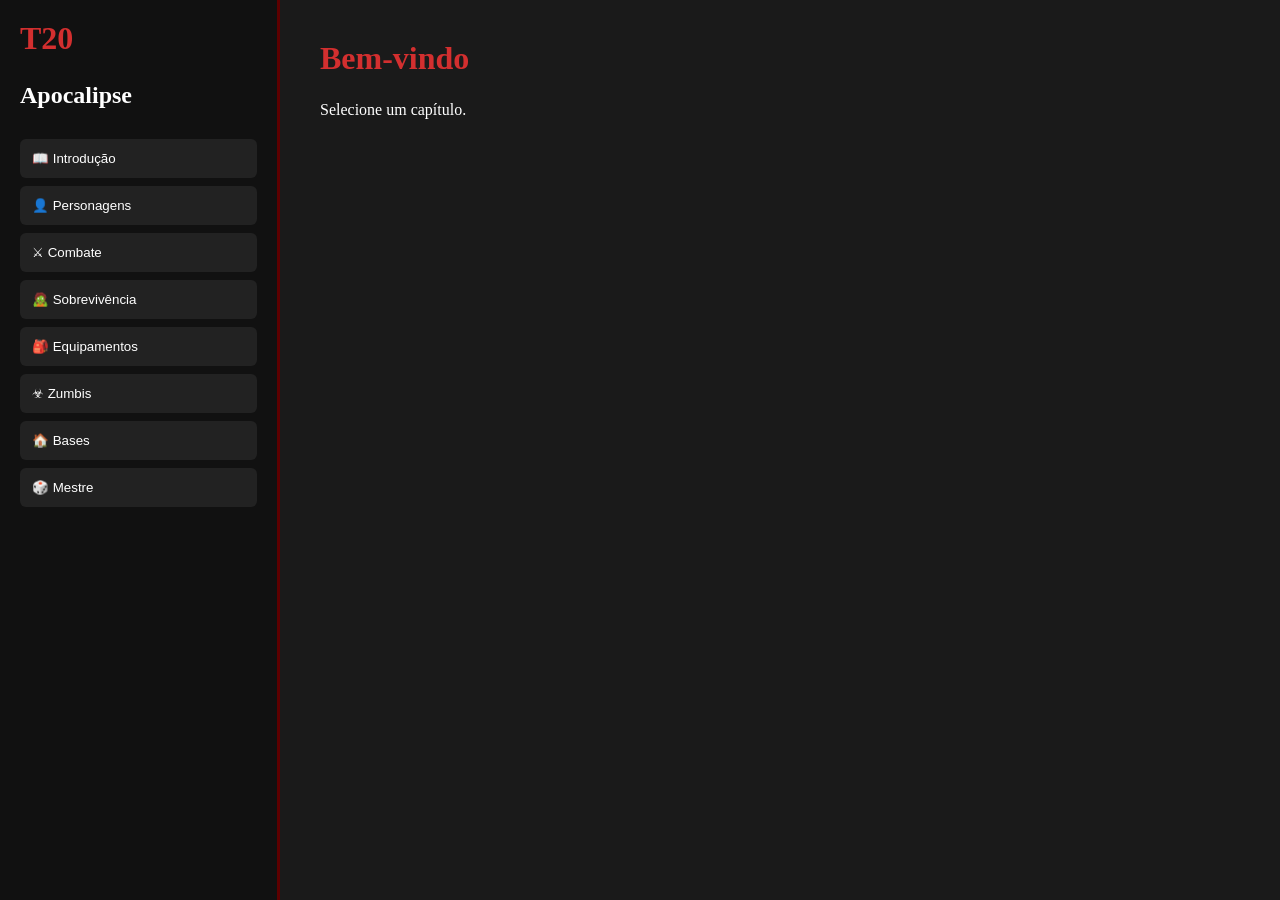
==== index.html @ 9a48792f "Add files via upload" ====
<!DOCTYPE html>
<html lang="pt-BR">

<head>

    <meta charset="UTF-8">

    <title>T20 Apocalipse</title>

    <link rel="stylesheet" href="css/style.css">

</head>

<body>

<div class="sidebar">

    <h1>T20</h1>
    <h2>Apocalipse</h2>

    <button onclick="carregar('introducao')">
        📖 Introdução
    </button>

    <button onclick="carregar('personagens')">
        👤 Personagens
    </button>

    <button onclick="carregar('combate')">
        ⚔ Combate
    </button>

    <button onclick="carregar('sobrevivencia')">
        🧟 Sobrevivência
    </button>

    <button onclick="carregar('equipamentos')">
        🎒 Equipamentos
    </button>

    <button onclick="carregar('zumbis')">
        ☣ Zumbis
    </button>

    <button onclick="carregar('bases')">
        🏠 Bases
    </button>

    <button onclick="carregar('mestre')">
        🎲 Mestre
    </button>

</div>

<div class="conteudo" id="conteudo">

    <h1>Bem-vindo</h1>

    <p>Selecione um capítulo.</p>

</div>

<script src="js/app.js"></script>

</body>
</html>
---- css/style.css ----
*{

    margin:0;
    padding:0;
    box-sizing:border-box;

}

body{

    display:flex;

    background:#1a1a1a;

    color:white;

    font-family:Segoe UI;

}

.sidebar{

    width:280px;

    height:100vh;

    background:#111;

    border-right:3px solid #5d0000;

    padding:20px;

    overflow:auto;

}

.sidebar h1{

    color:#d32f2f;

}

.sidebar h2{

    margin-bottom:30px;

    color:white;

}

.sidebar button{

    width:100%;

    padding:12px;

    margin-bottom:8px;

    background:#222;

    color:white;

    border:none;

    text-align:left;

    cursor:pointer;

    transition:.25s;

    border-radius:6px;

}

.sidebar button:hover{

    background:#5d0000;

}

.conteudo{

    flex:1;

    padding:40px;

    overflow:auto;

    height:100vh;

}

h1{

    color:#d32f2f;

    margin-bottom:20px;

}

h2{

    color:#ff6666;

    margin-top:25px;

    margin-bottom:10px;

}

p{

    line-height:1.6;

}
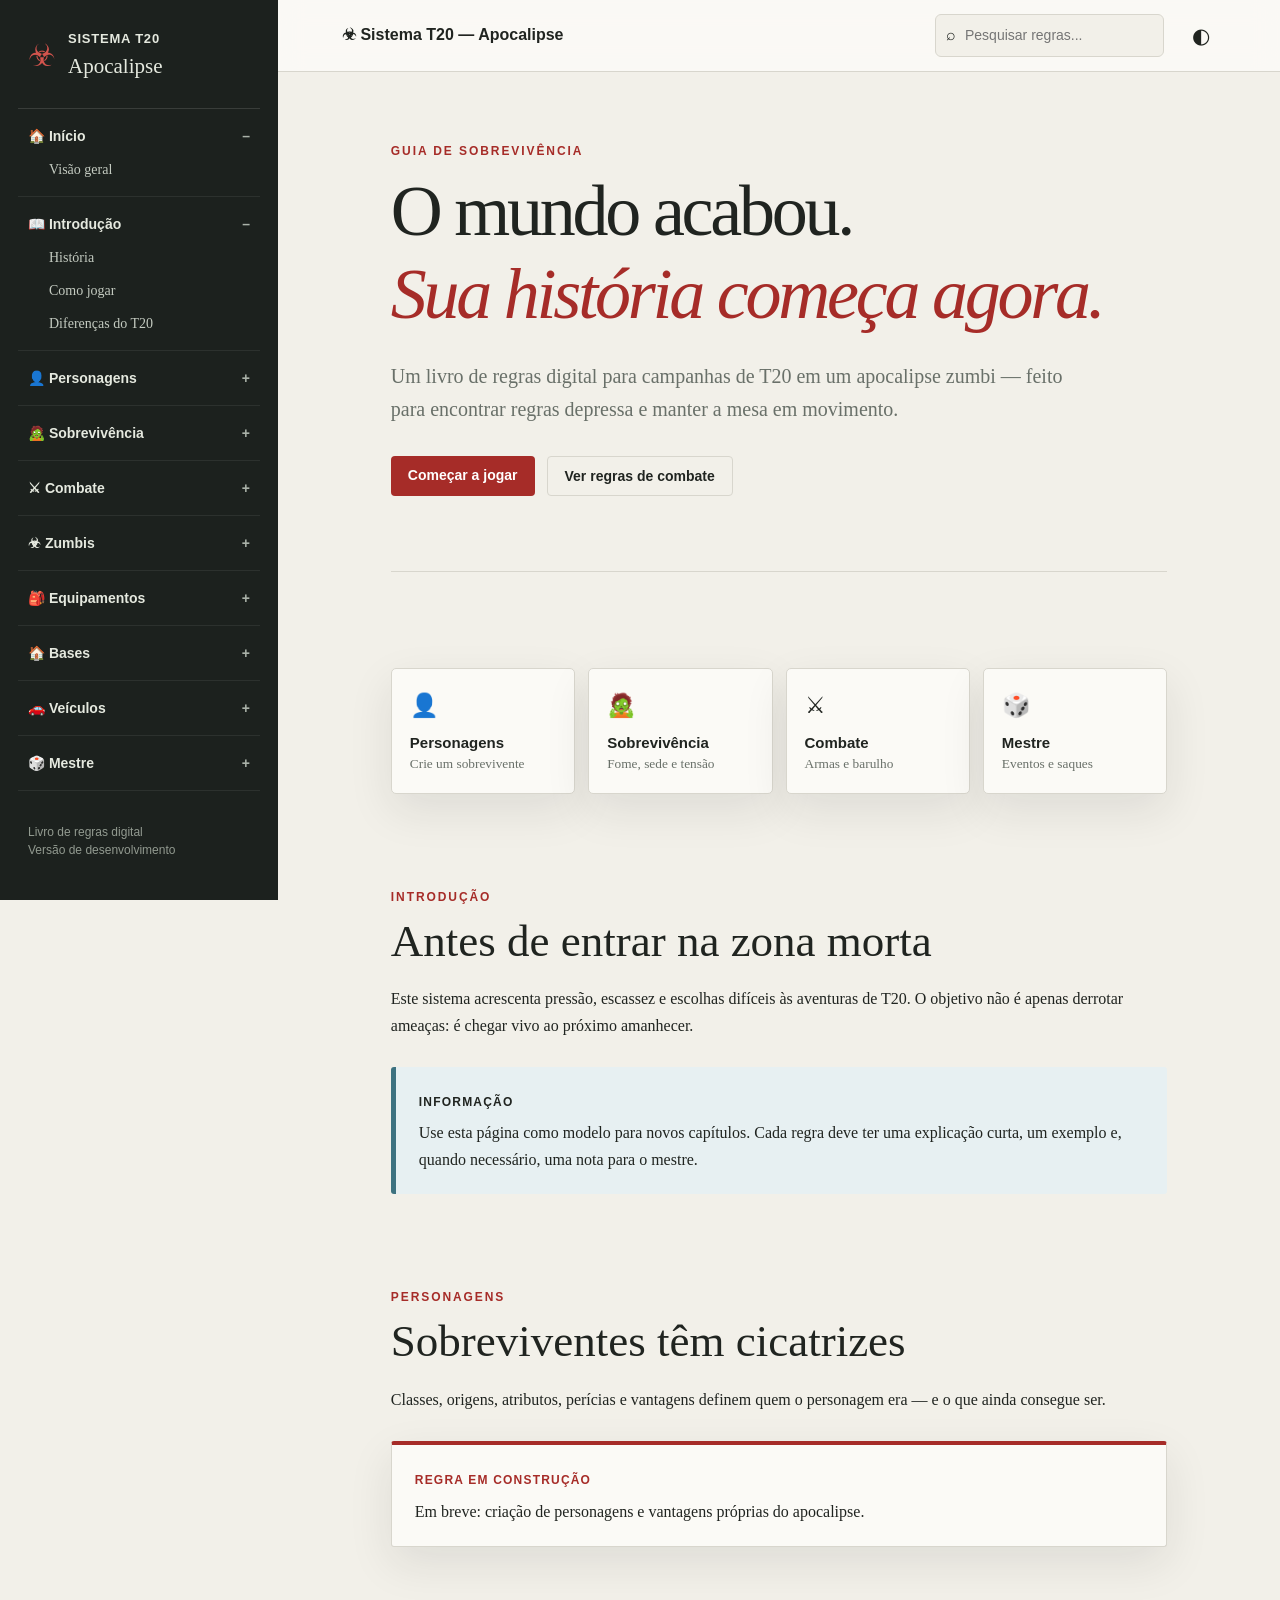
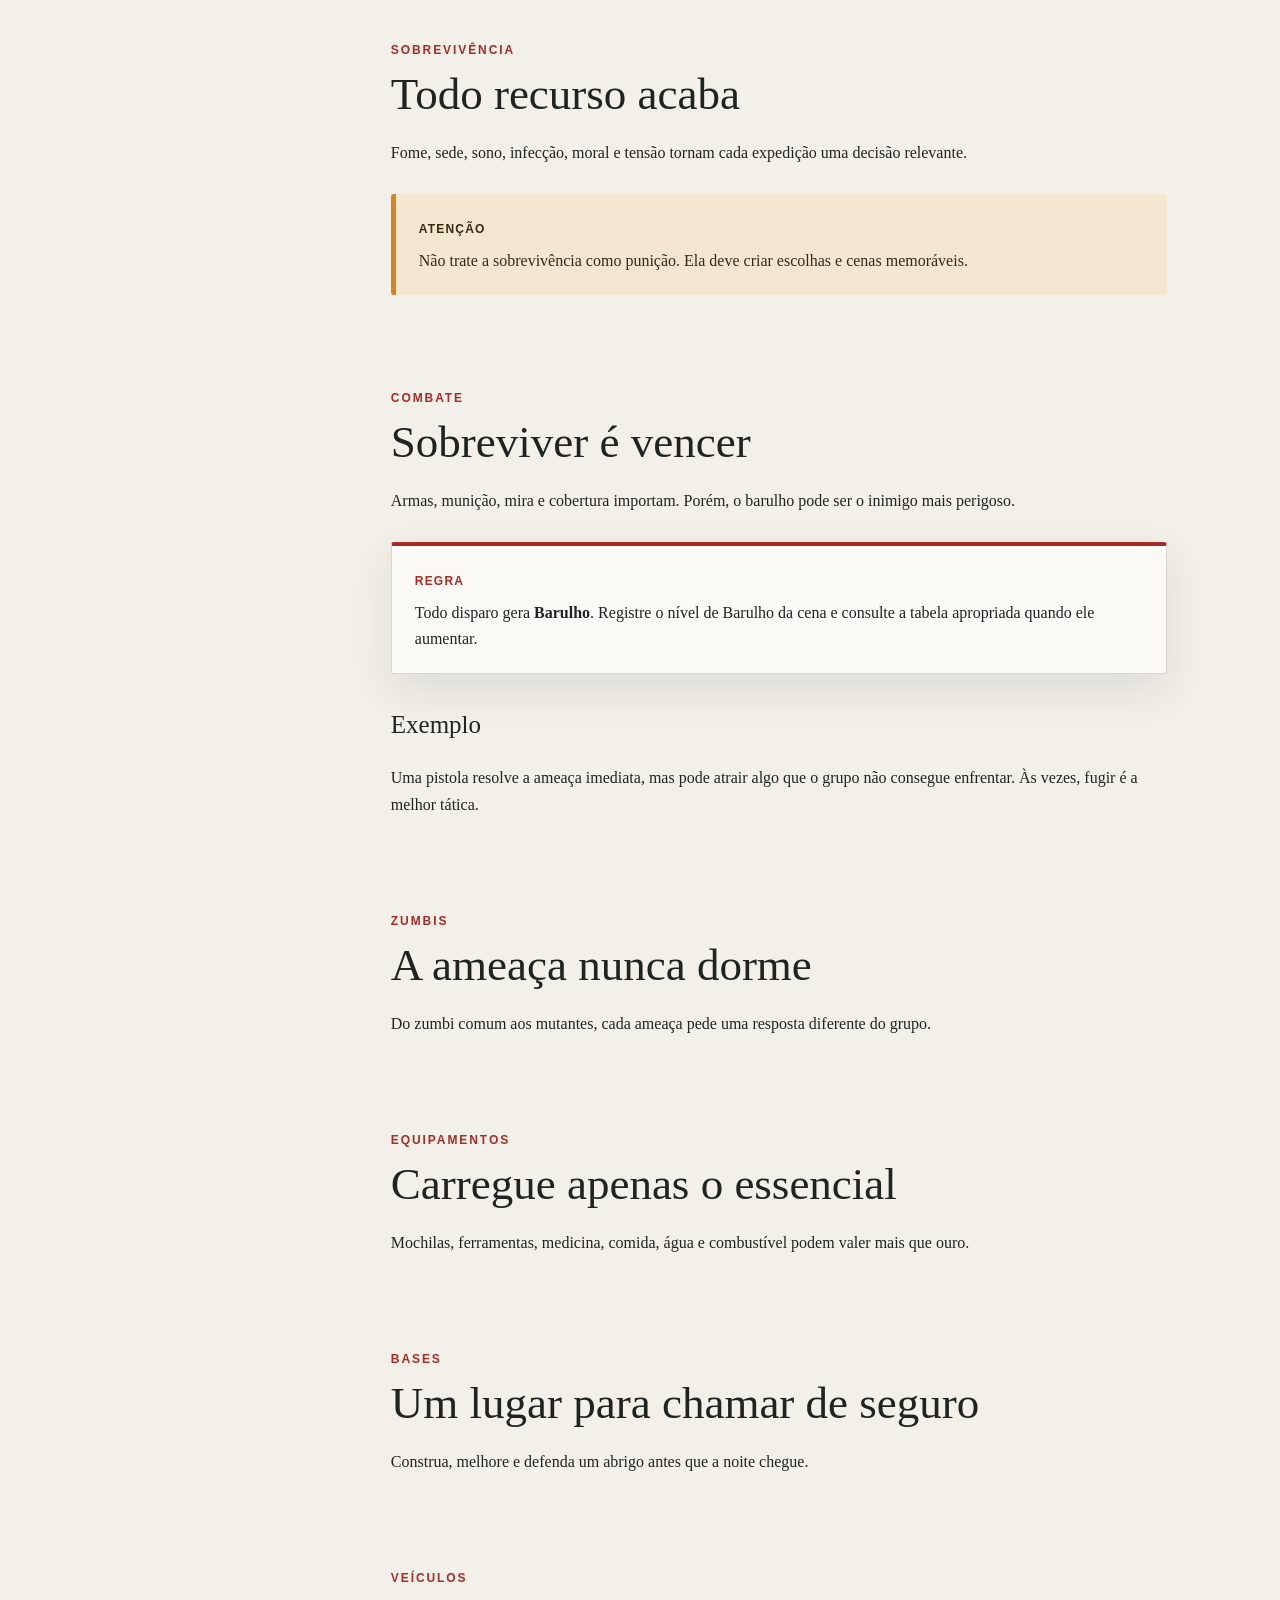
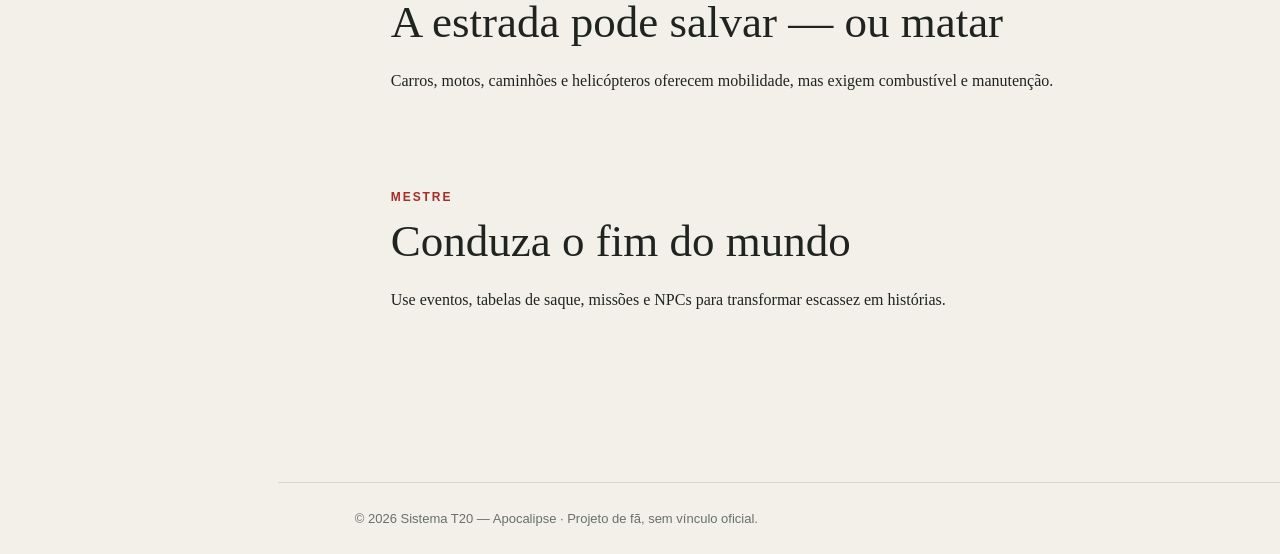
==== commit deb08f39: "Add files via upload" ====
--- a/index.html
+++ b/index.html
@@ -1,66 +1,82 @@
-<!DOCTYPE html>
-<html lang="pt-BR">
-
-<head>
-
-    <meta charset="UTF-8">
-
-    <title>T20 Apocalipse</title>
-
-    <link rel="stylesheet" href="css/style.css">
-
-</head>
-
-<body>
-
-<div class="sidebar">
-
-    <h1>T20</h1>
-    <h2>Apocalipse</h2>
-
-    <button onclick="carregar('introducao')">
-        📖 Introdução
-    </button>
-
-    <button onclick="carregar('personagens')">
-        👤 Personagens
-    </button>
-
-    <button onclick="carregar('combate')">
-        ⚔ Combate
-    </button>
-
-    <button onclick="carregar('sobrevivencia')">
-        🧟 Sobrevivência
-    </button>
-
-    <button onclick="carregar('equipamentos')">
-        🎒 Equipamentos
-    </button>
-
-    <button onclick="carregar('zumbis')">
-        ☣ Zumbis
-    </button>
-
-    <button onclick="carregar('bases')">
-        🏠 Bases
-    </button>
-
-    <button onclick="carregar('mestre')">
-        🎲 Mestre
-    </button>
-
-</div>
-
-<div class="conteudo" id="conteudo">
-
-    <h1>Bem-vindo</h1>
-
-    <p>Selecione um capítulo.</p>
-
-</div>
-
-<script src="js/app.js"></script>
-
-</body>
-</html>+<!doctype html>
+<html lang="pt-BR">
+  <head>
+    <meta charset="UTF-8" />
+    <meta name="viewport" content="width=device-width, initial-scale=1.0" />
+    <meta name="description" content="Livro digital do Sistema T20 — Apocalipse." />
+    <title>Sistema T20 — Apocalipse</title>
+    <link rel="stylesheet" href="css/style.css" />
+    <script src="js/app.js" defer></script>
+  </head>
+  <body>
+    <a class="skip-link" href="#content">Ir para o conteúdo</a>
+    <div class="app-shell">
+      <aside class="sidebar" aria-label="Navegação principal">
+        <div class="brand">
+          <span class="brand-mark" aria-hidden="true">☣</span>
+          <div><strong>Sistema T20</strong><span>Apocalipse</span></div>
+        </div>
+        <nav id="navigation"></nav>
+        <p class="sidebar-footer">Livro de regras digital<br />Versão de desenvolvimento</p>
+      </aside>
+
+      <div class="main-area">
+        <header class="topbar">
+          <button class="menu-button" id="menuButton" aria-label="Abrir menu" aria-expanded="false">☰</button>
+          <div class="topbar-title">☣ Sistema T20 — Apocalipse</div>
+          <label class="search"><span aria-hidden="true">⌕</span><input id="searchInput" type="search" placeholder="Pesquisar regras..." autocomplete="off" /></label>
+          <button class="theme-button" id="themeButton" aria-label="Alternar tema">◐</button>
+        </header>
+
+        <main id="content" tabindex="-1">
+          <section id="top" class="hero" data-page="Início">
+            <p class="eyebrow">GUIA DE SOBREVIVÊNCIA</p>
+            <h1>O mundo acabou.<br /><em>Sua história começa agora.</em></h1>
+            <p class="lead">Um livro de regras digital para campanhas de T20 em um apocalipse zumbi — feito para encontrar regras depressa e manter a mesa em movimento.</p>
+            <div class="hero-actions"><a class="button primary" href="#introducao">Começar a jogar</a><a class="button secondary" href="#combate">Ver regras de combate</a></div>
+          </section>
+
+          <section class="quick-grid" aria-label="Acesso rápido">
+            <a href="#personagens"><span>👤</span><strong>Personagens</strong><small>Crie um sobrevivente</small></a>
+            <a href="#sobrevivencia"><span>🧟</span><strong>Sobrevivência</strong><small>Fome, sede e tensão</small></a>
+            <a href="#combate"><span>⚔</span><strong>Combate</strong><small>Armas e barulho</small></a>
+            <a href="#mestre"><span>🎲</span><strong>Mestre</strong><small>Eventos e saques</small></a>
+          </section>
+
+          <section id="introducao" data-page="Introdução">
+            <p class="eyebrow">INTRODUÇÃO</p><h2>Antes de entrar na zona morta</h2>
+            <p>Este sistema acrescenta pressão, escassez e escolhas difíceis às aventuras de T20. O objetivo não é apenas derrotar ameaças: é chegar vivo ao próximo amanhecer.</p>
+            <div class="callout info"><strong>Informação</strong><p>Use esta página como modelo para novos capítulos. Cada regra deve ter uma explicação curta, um exemplo e, quando necessário, uma nota para o mestre.</p></div>
+          </section>
+
+          <section id="personagens" data-page="Personagens">
+            <p class="eyebrow">PERSONAGENS</p><h2>Sobreviventes têm cicatrizes</h2>
+            <p>Classes, origens, atributos, perícias e vantagens definem quem o personagem era — e o que ainda consegue ser.</p>
+            <div class="rule-box"><span class="rule-label">Regra em construção</span><p>Em breve: criação de personagens e vantagens próprias do apocalipse.</p></div>
+          </section>
+
+          <section id="sobrevivencia" data-page="Sobrevivência">
+            <p class="eyebrow">SOBREVIVÊNCIA</p><h2>Todo recurso acaba</h2>
+            <p>Fome, sede, sono, infecção, moral e tensão tornam cada expedição uma decisão relevante.</p>
+            <div class="callout warning"><strong>Atenção</strong><p>Não trate a sobrevivência como punição. Ela deve criar escolhas e cenas memoráveis.</p></div>
+          </section>
+
+          <section id="combate" data-page="Combate">
+            <p class="eyebrow">COMBATE</p><h2>Sobreviver é vencer</h2>
+            <p>Armas, munição, mira e cobertura importam. Porém, o barulho pode ser o inimigo mais perigoso.</p>
+            <div class="rule-box"><span class="rule-label">Regra</span><p>Todo disparo gera <strong>Barulho</strong>. Registre o nível de Barulho da cena e consulte a tabela apropriada quando ele aumentar.</p></div>
+            <h3>Exemplo</h3><p>Uma pistola resolve a ameaça imediata, mas pode atrair algo que o grupo não consegue enfrentar. Às vezes, fugir é a melhor tática.</p>
+          </section>
+
+          <section id="zumbis" data-page="Zumbis"><p class="eyebrow">ZUMBIS</p><h2>A ameaça nunca dorme</h2><p>Do zumbi comum aos mutantes, cada ameaça pede uma resposta diferente do grupo.</p></section>
+          <section id="equipamentos" data-page="Equipamentos"><p class="eyebrow">EQUIPAMENTOS</p><h2>Carregue apenas o essencial</h2><p>Mochilas, ferramentas, medicina, comida, água e combustível podem valer mais que ouro.</p></section>
+          <section id="bases" data-page="Bases"><p class="eyebrow">BASES</p><h2>Um lugar para chamar de seguro</h2><p>Construa, melhore e defenda um abrigo antes que a noite chegue.</p></section>
+          <section id="veiculos" data-page="Veículos"><p class="eyebrow">VEÍCULOS</p><h2>A estrada pode salvar — ou matar</h2><p>Carros, motos, caminhões e helicópteros oferecem mobilidade, mas exigem combustível e manutenção.</p></section>
+          <section id="mestre" data-page="Mestre"><p class="eyebrow">MESTRE</p><h2>Conduza o fim do mundo</h2><p>Use eventos, tabelas de saque, missões e NPCs para transformar escassez em histórias.</p></section>
+        </main>
+        <footer>© 2026 Sistema T20 — Apocalipse · Projeto de fã, sem vínculo oficial.</footer>
+      </div>
+    </div>
+    <div class="search-results" id="searchResults" role="status" aria-live="polite"></div>
+  </body>
+</html>
--- a/css/style.css
+++ b/css/style.css
@@ -1,115 +1 @@
-*{
-
-    margin:0;
-    padding:0;
-    box-sizing:border-box;
-
-}
-
-body{
-
-    display:flex;
-
-    background:#1a1a1a;
-
-    color:white;
-
-    font-family:Segoe UI;
-
-}
-
-.sidebar{
-
-    width:280px;
-
-    height:100vh;
-
-    background:#111;
-
-    border-right:3px solid #5d0000;
-
-    padding:20px;
-
-    overflow:auto;
-
-}
-
-.sidebar h1{
-
-    color:#d32f2f;
-
-}
-
-.sidebar h2{
-
-    margin-bottom:30px;
-
-    color:white;
-
-}
-
-.sidebar button{
-
-    width:100%;
-
-    padding:12px;
-
-    margin-bottom:8px;
-
-    background:#222;
-
-    color:white;
-
-    border:none;
-
-    text-align:left;
-
-    cursor:pointer;
-
-    transition:.25s;
-
-    border-radius:6px;
-
-}
-
-.sidebar button:hover{
-
-    background:#5d0000;
-
-}
-
-.conteudo{
-
-    flex:1;
-
-    padding:40px;
-
-    overflow:auto;
-
-    height:100vh;
-
-}
-
-h1{
-
-    color:#d32f2f;
-
-    margin-bottom:20px;
-
-}
-
-h2{
-
-    color:#ff6666;
-
-    margin-top:25px;
-
-    margin-bottom:10px;
-
-}
-
-p{
-
-    line-height:1.6;
-
-}+:root{--bg:#f2f0e9;--paper:#fbfaf6;--ink:#202420;--muted:#697069;--line:#d8d6cd;--accent:#a62c28;--accent-dark:#741e1b;--sidebar:#1c211e;--sidebar-ink:#e5e9df;--callout:#e7f0f2;--shadow:0 16px 45px #1c211e18}body.dark{--bg:#151917;--paper:#202622;--ink:#edf0e9;--muted:#aeb5ac;--line:#394039;--sidebar:#101310;--callout:#243438;--shadow:none}*{box-sizing:border-box}html{scroll-behavior:smooth}body{margin:0;background:var(--bg);color:var(--ink);font:16px/1.65 Georgia,serif}.app-shell{display:flex;min-height:100vh}.sidebar{width:278px;flex:none;background:var(--sidebar);color:var(--sidebar-ink);position:fixed;inset:0 auto 0 0;padding:28px 18px;overflow-y:auto}.brand{display:flex;align-items:center;gap:12px;padding:0 10px 24px;border-bottom:1px solid #ffffff20;font-family:Arial,sans-serif}.brand-mark{font-size:31px;color:#d3544d}.brand strong,.brand span{display:block}.brand strong{letter-spacing:.06em;text-transform:uppercase;font-size:13px}.brand div span{font-size:21px;font-family:Georgia,serif}.nav-group{border-bottom:1px solid #ffffff12;padding:10px 0}.nav-group summary{cursor:pointer;list-style:none;padding:9px 10px;font:600 14px Arial,sans-serif}.nav-group summary::-webkit-details-marker{display:none}.nav-group summary::after{content:'+';float:right;color:#aab2a9}.nav-group[open] summary::after{content:'–'}.nav-group a{color:#c4cbc1;text-decoration:none;display:block;padding:5px 10px 5px 31px;font-size:14px}.nav-group a:hover,.nav-group a:focus{color:#fff;background:#ffffff10}.sidebar-footer{color:#929a90;font:12px/1.5 Arial,sans-serif;padding:20px 10px}.main-area{margin-left:278px;width:calc(100% - 278px)}.topbar{height:72px;position:sticky;top:0;z-index:5;background:color-mix(in srgb,var(--paper) 93%,transparent);backdrop-filter:blur(12px);border-bottom:1px solid var(--line);display:flex;align-items:center;gap:22px;padding:0 clamp(24px,5vw,75px);font-family:Arial,sans-serif}.topbar-title{font-weight:700;white-space:nowrap}.search{margin-left:auto;border:1px solid var(--line);background:var(--bg);border-radius:6px;padding:7px 10px;display:flex;gap:7px;align-items:center}.search input{border:0;outline:0;background:transparent;color:var(--ink);font:14px Arial,sans-serif;width:190px}.theme-button,.menu-button{color:var(--ink);background:transparent;border:0;font-size:21px;cursor:pointer}.menu-button{display:none}main{max-width:930px;margin:auto;padding:72px clamp(24px,6vw,94px)}section{scroll-margin-top:95px;margin:0 0 96px}.hero{border-bottom:1px solid var(--line);padding-bottom:75px}.eyebrow{color:var(--accent);font:700 12px Arial,sans-serif;letter-spacing:.16em;margin:0 0 12px}h1,h2,h3{font-weight:normal;line-height:1.15}h1{font-size:clamp(42px,6vw,72px);margin:0 0 24px;letter-spacing:-.045em}h1 em{color:var(--accent)}h2{font-size:clamp(32px,4vw,45px);margin:0 0 19px}h3{font-size:25px;margin-top:37px}.lead{font-size:20px;max-width:690px;color:var(--muted)}p{max-width:760px}.hero-actions{display:flex;gap:12px;margin-top:30px}.button{font:600 14px Arial,sans-serif;padding:11px 17px;border-radius:4px;text-decoration:none}.primary{background:var(--accent);color:#fff}.primary:hover{background:var(--accent-dark)}.secondary{border:1px solid var(--line);color:var(--ink)}.quick-grid{display:grid;grid-template-columns:repeat(4,1fr);gap:13px}.quick-grid a{background:var(--paper);box-shadow:var(--shadow);border:1px solid var(--line);border-radius:5px;color:var(--ink);padding:18px;text-decoration:none;transition:transform .18s}.quick-grid a:hover{transform:translateY(-3px);border-color:var(--accent)}.quick-grid span,.quick-grid strong,.quick-grid small{display:block}.quick-grid span{font-size:23px}.quick-grid strong{font:600 15px Arial,sans-serif;margin-top:9px}.quick-grid small{color:var(--muted);margin-top:2px}.callout,.rule-box{padding:21px 23px;margin-top:28px;border-radius:3px}.callout{background:var(--callout);border-left:5px solid #3d7280}.callout.warning{background:#f4e7cf;border-left-color:#d28521;color:#38290f}body.dark .callout.warning{background:#473716;color:#fff1cf}.callout strong,.rule-label{font:700 12px Arial,sans-serif;letter-spacing:.1em;text-transform:uppercase}.callout p,.rule-box p{margin:6px 0 0}.rule-box{background:var(--paper);border:1px solid var(--line);border-top:4px solid var(--accent);box-shadow:var(--shadow)}.rule-label{color:var(--accent)}footer{padding:28px clamp(24px,6vw,94px);border-top:1px solid var(--line);color:var(--muted);font:13px Arial,sans-serif}.search-results{display:none;position:fixed;right:max(24px,5vw);top:65px;width:min(360px,calc(100vw - 48px));z-index:9;background:var(--paper);border:1px solid var(--line);box-shadow:var(--shadow);border-radius:5px;padding:8px}.search-results.visible{display:block}.search-results a{display:block;color:var(--ink);padding:10px;text-decoration:none;font:14px Arial,sans-serif;border-radius:3px}.search-results a:hover{background:var(--bg)}.skip-link{position:absolute;left:-999px}.skip-link:focus{left:10px;top:10px;z-index:100;background:#fff;color:#000;padding:8px}@media(max-width:850px){.sidebar{transform:translateX(-100%);z-index:20;transition:transform .2s}.sidebar.open{transform:none}.main-area{margin:0;width:100%}.menu-button{display:block}.topbar{gap:12px;padding:0 20px}.topbar-title{font-size:13px}.search input{width:120px}.quick-grid{grid-template-columns:repeat(2,1fr)}}@media(max-width:500px){.topbar-title{display:none}.search{margin-left:auto}.search input{width:135px}main{padding-top:45px}.hero-actions{flex-direction:column}.button{text-align:center}.quick-grid{gap:9px}.quick-grid a{padding:14px}}
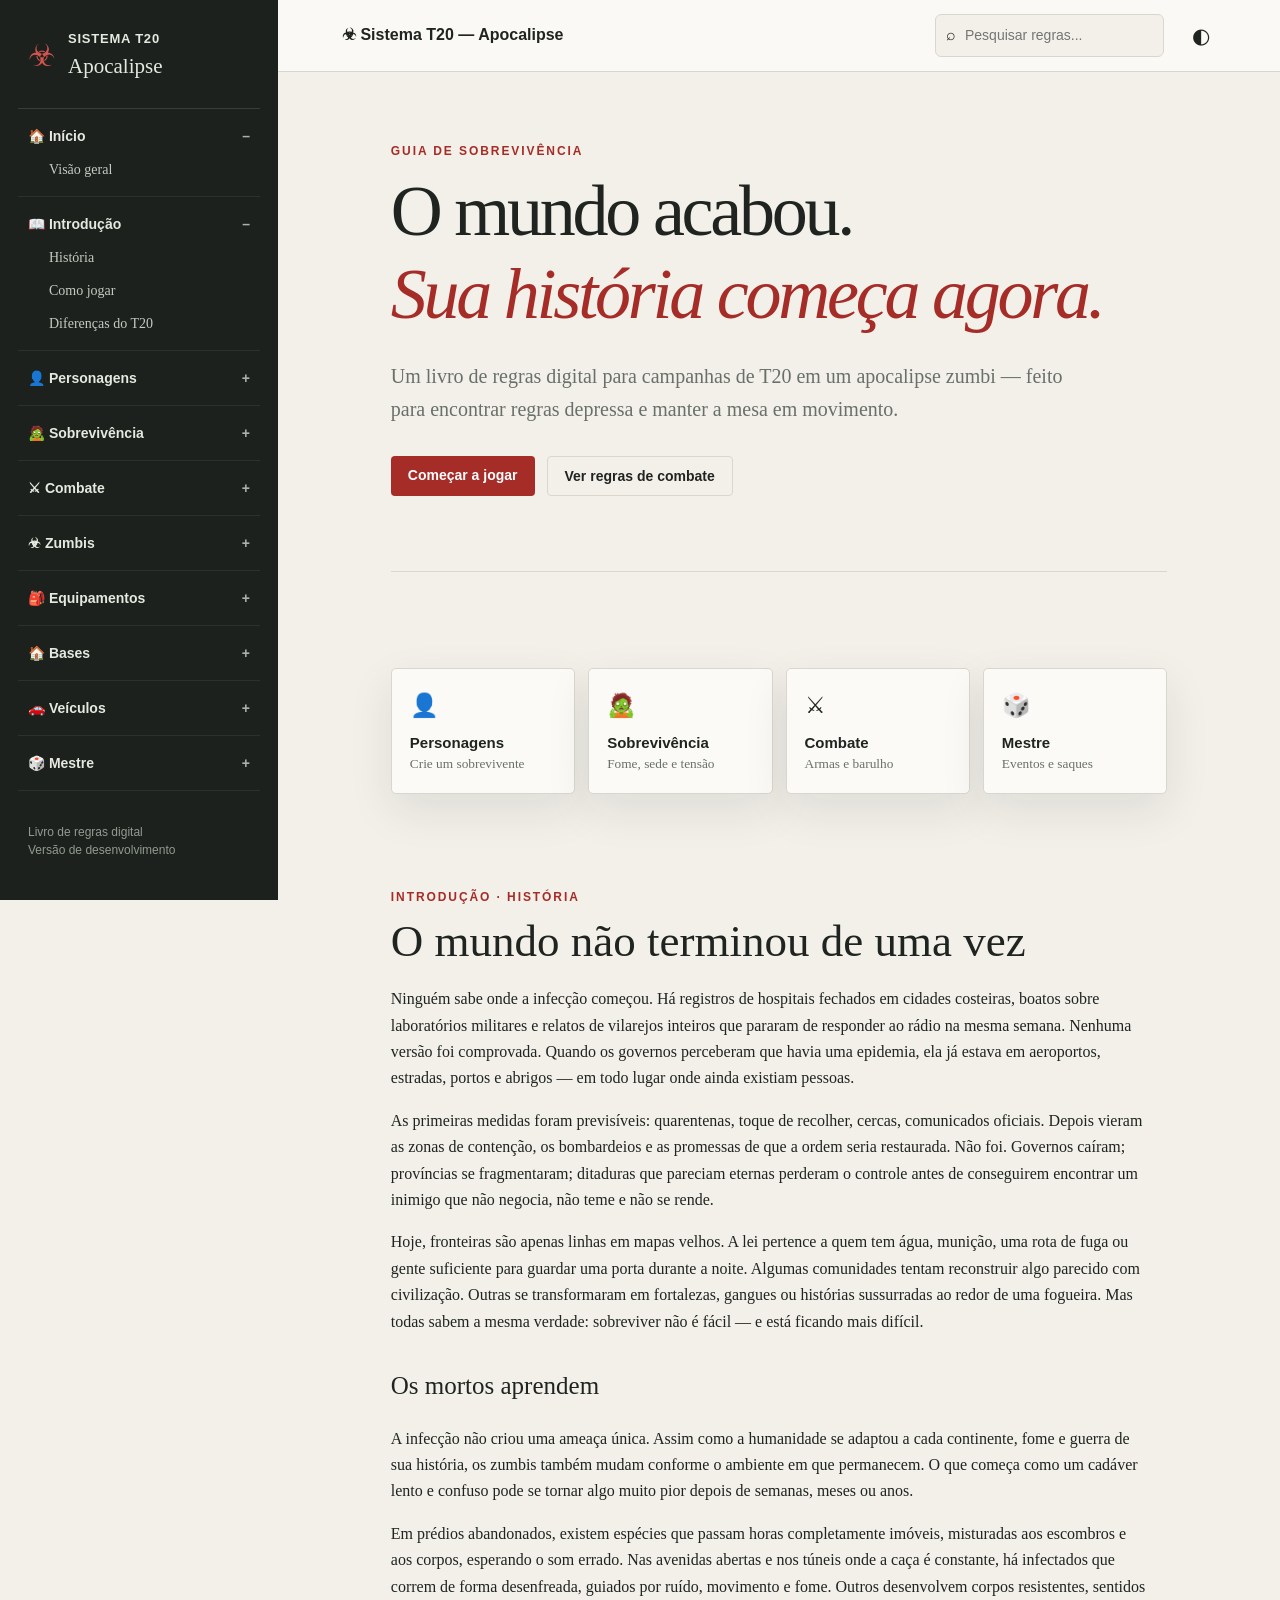
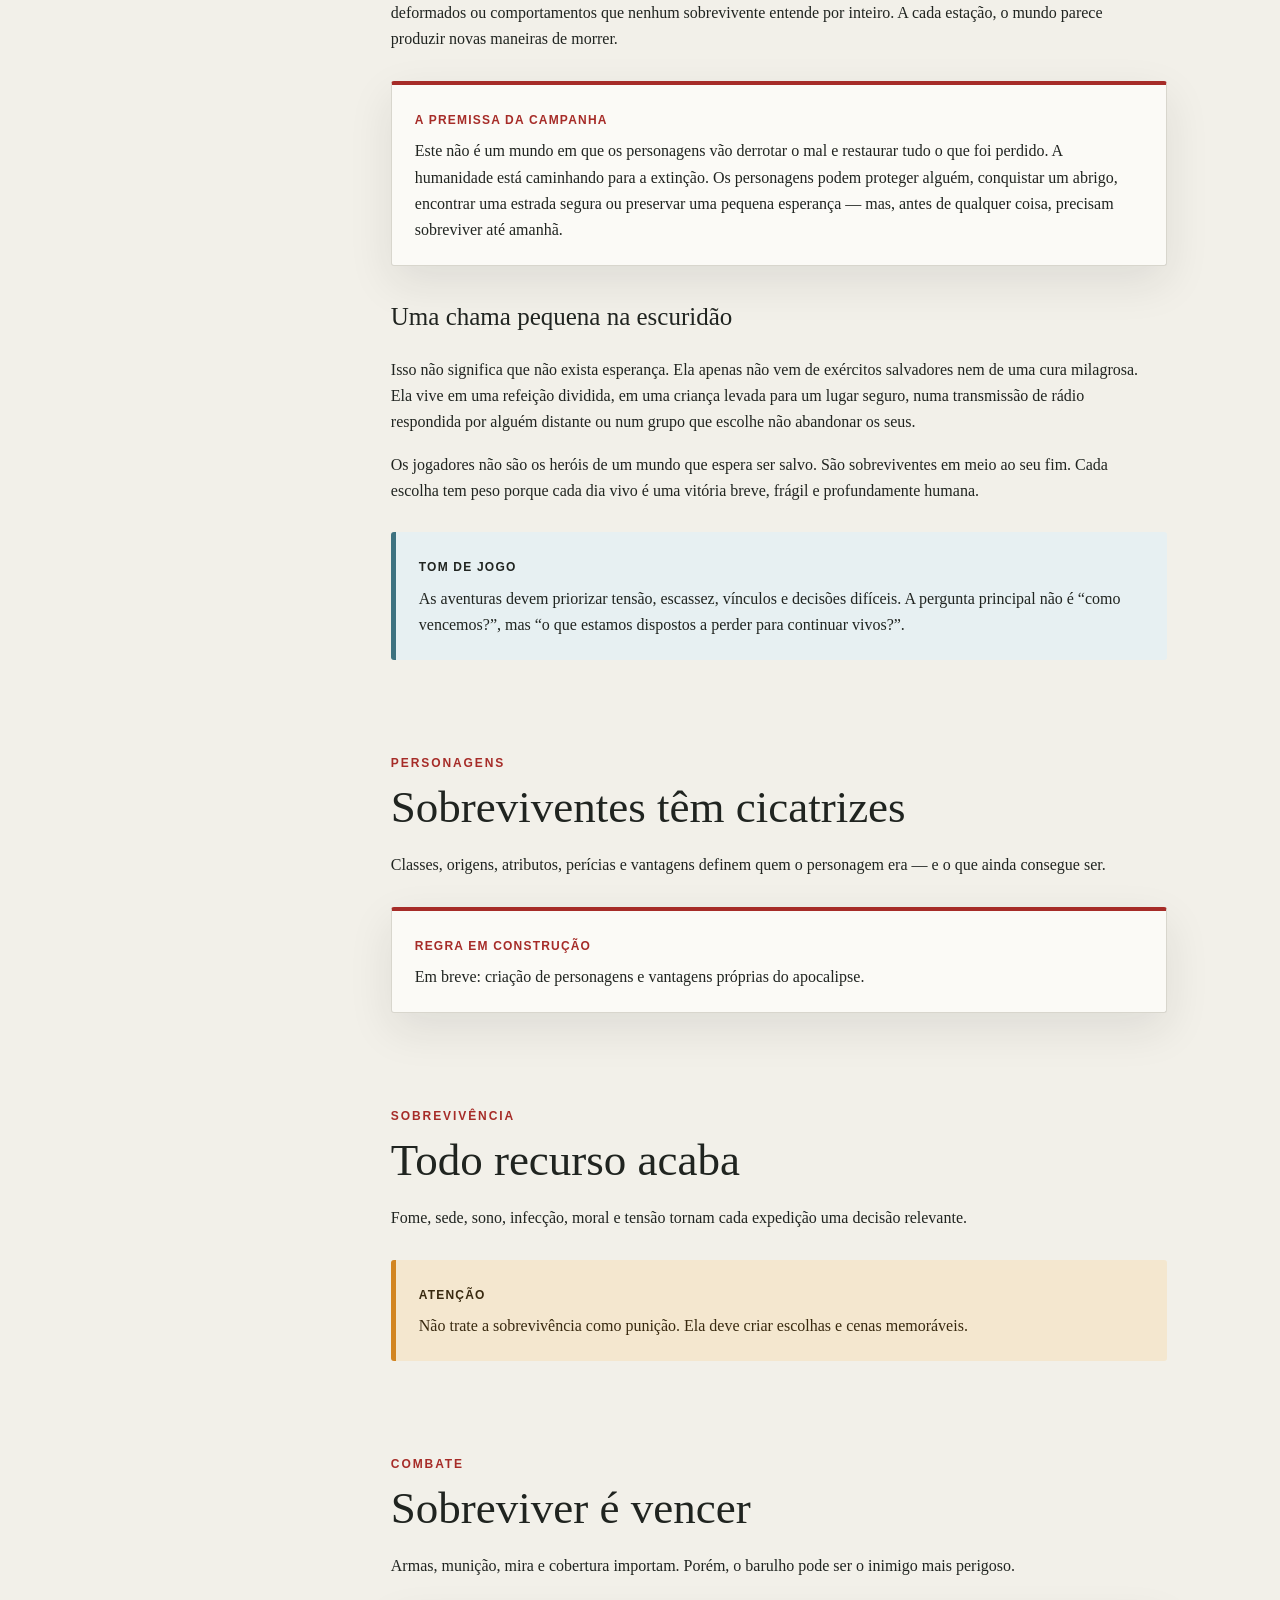
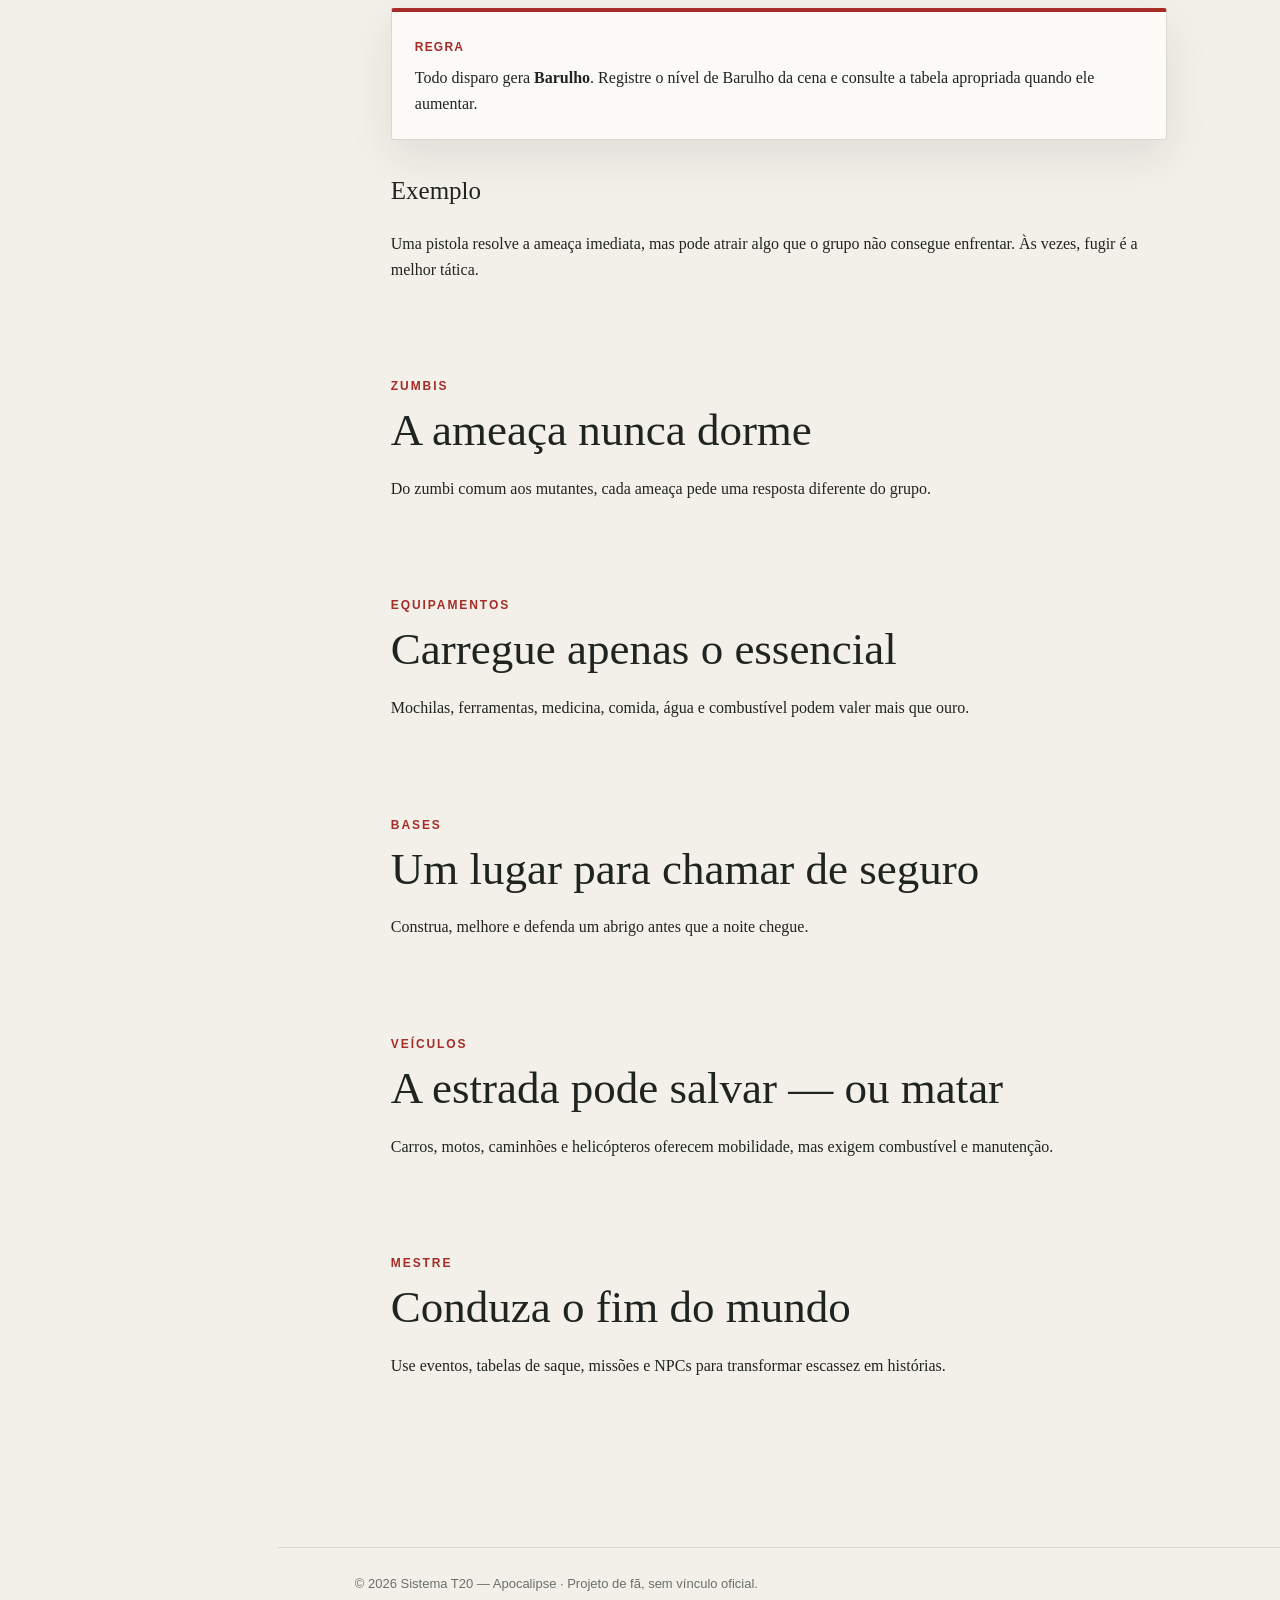
==== commit ddbf5d3e: "Add files via upload" ====
--- a/index.html
+++ b/index.html
@@ -44,9 +44,21 @@
           </section>
 
           <section id="introducao" data-page="Introdução">
-            <p class="eyebrow">INTRODUÇÃO</p><h2>Antes de entrar na zona morta</h2>
-            <p>Este sistema acrescenta pressão, escassez e escolhas difíceis às aventuras de T20. O objetivo não é apenas derrotar ameaças: é chegar vivo ao próximo amanhecer.</p>
-            <div class="callout info"><strong>Informação</strong><p>Use esta página como modelo para novos capítulos. Cada regra deve ter uma explicação curta, um exemplo e, quando necessário, uma nota para o mestre.</p></div>
+            <p class="eyebrow">INTRODUÇÃO · HISTÓRIA</p><h2>O mundo não terminou de uma vez</h2>
+            <p>Ninguém sabe onde a infecção começou. Há registros de hospitais fechados em cidades costeiras, boatos sobre laboratórios militares e relatos de vilarejos inteiros que pararam de responder ao rádio na mesma semana. Nenhuma versão foi comprovada. Quando os governos perceberam que havia uma epidemia, ela já estava em aeroportos, estradas, portos e abrigos — em todo lugar onde ainda existiam pessoas.</p>
+            <p>As primeiras medidas foram previsíveis: quarentenas, toque de recolher, cercas, comunicados oficiais. Depois vieram as zonas de contenção, os bombardeios e as promessas de que a ordem seria restaurada. Não foi. Governos caíram; províncias se fragmentaram; ditaduras que pareciam eternas perderam o controle antes de conseguirem encontrar um inimigo que não negocia, não teme e não se rende.</p>
+            <p>Hoje, fronteiras são apenas linhas em mapas velhos. A lei pertence a quem tem água, munição, uma rota de fuga ou gente suficiente para guardar uma porta durante a noite. Algumas comunidades tentam reconstruir algo parecido com civilização. Outras se transformaram em fortalezas, gangues ou histórias sussurradas ao redor de uma fogueira. Mas todas sabem a mesma verdade: sobreviver não é fácil — e está ficando mais difícil.</p>
+
+            <h3>Os mortos aprendem</h3>
+            <p>A infecção não criou uma ameaça única. Assim como a humanidade se adaptou a cada continente, fome e guerra de sua história, os zumbis também mudam conforme o ambiente em que permanecem. O que começa como um cadáver lento e confuso pode se tornar algo muito pior depois de semanas, meses ou anos.</p>
+            <p>Em prédios abandonados, existem espécies que passam horas completamente imóveis, misturadas aos escombros e aos corpos, esperando o som errado. Nas avenidas abertas e nos túneis onde a caça é constante, há infectados que correm de forma desenfreada, guiados por ruído, movimento e fome. Outros desenvolvem corpos resistentes, sentidos deformados ou comportamentos que nenhum sobrevivente entende por inteiro. A cada estação, o mundo parece produzir novas maneiras de morrer.</p>
+
+            <div class="rule-box"><span class="rule-label">A premissa da campanha</span><p>Este não é um mundo em que os personagens vão derrotar o mal e restaurar tudo o que foi perdido. A humanidade está caminhando para a extinção. Os personagens podem proteger alguém, conquistar um abrigo, encontrar uma estrada segura ou preservar uma pequena esperança — mas, antes de qualquer coisa, precisam sobreviver até amanhã.</p></div>
+
+            <h3>Uma chama pequena na escuridão</h3>
+            <p>Isso não significa que não exista esperança. Ela apenas não vem de exércitos salvadores nem de uma cura milagrosa. Ela vive em uma refeição dividida, em uma criança levada para um lugar seguro, numa transmissão de rádio respondida por alguém distante ou num grupo que escolhe não abandonar os seus.</p>
+            <p>Os jogadores não são os heróis de um mundo que espera ser salvo. São sobreviventes em meio ao seu fim. Cada escolha tem peso porque cada dia vivo é uma vitória breve, frágil e profundamente humana.</p>
+            <div class="callout info"><strong>Tom de jogo</strong><p>As aventuras devem priorizar tensão, escassez, vínculos e decisões difíceis. A pergunta principal não é “como vencemos?”, mas “o que estamos dispostos a perder para continuar vivos?”.</p></div>
           </section>
 
           <section id="personagens" data-page="Personagens">
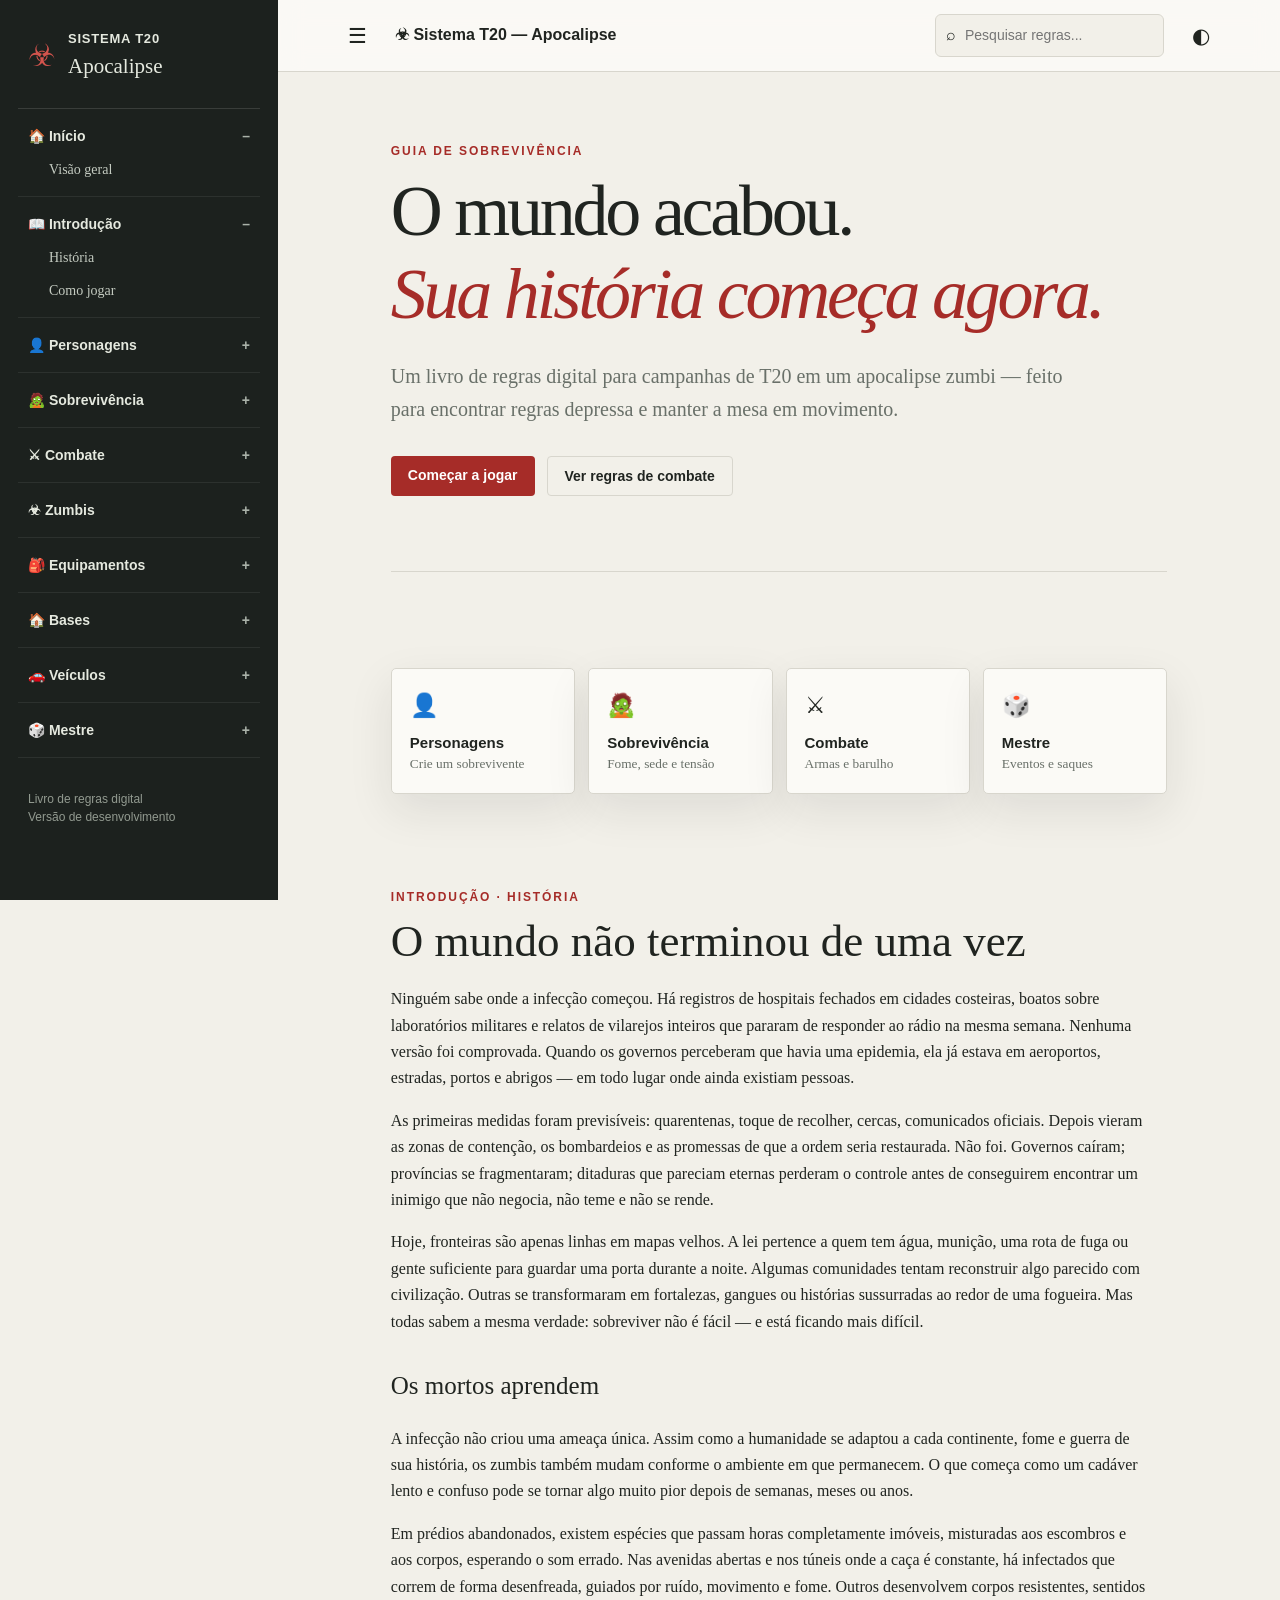
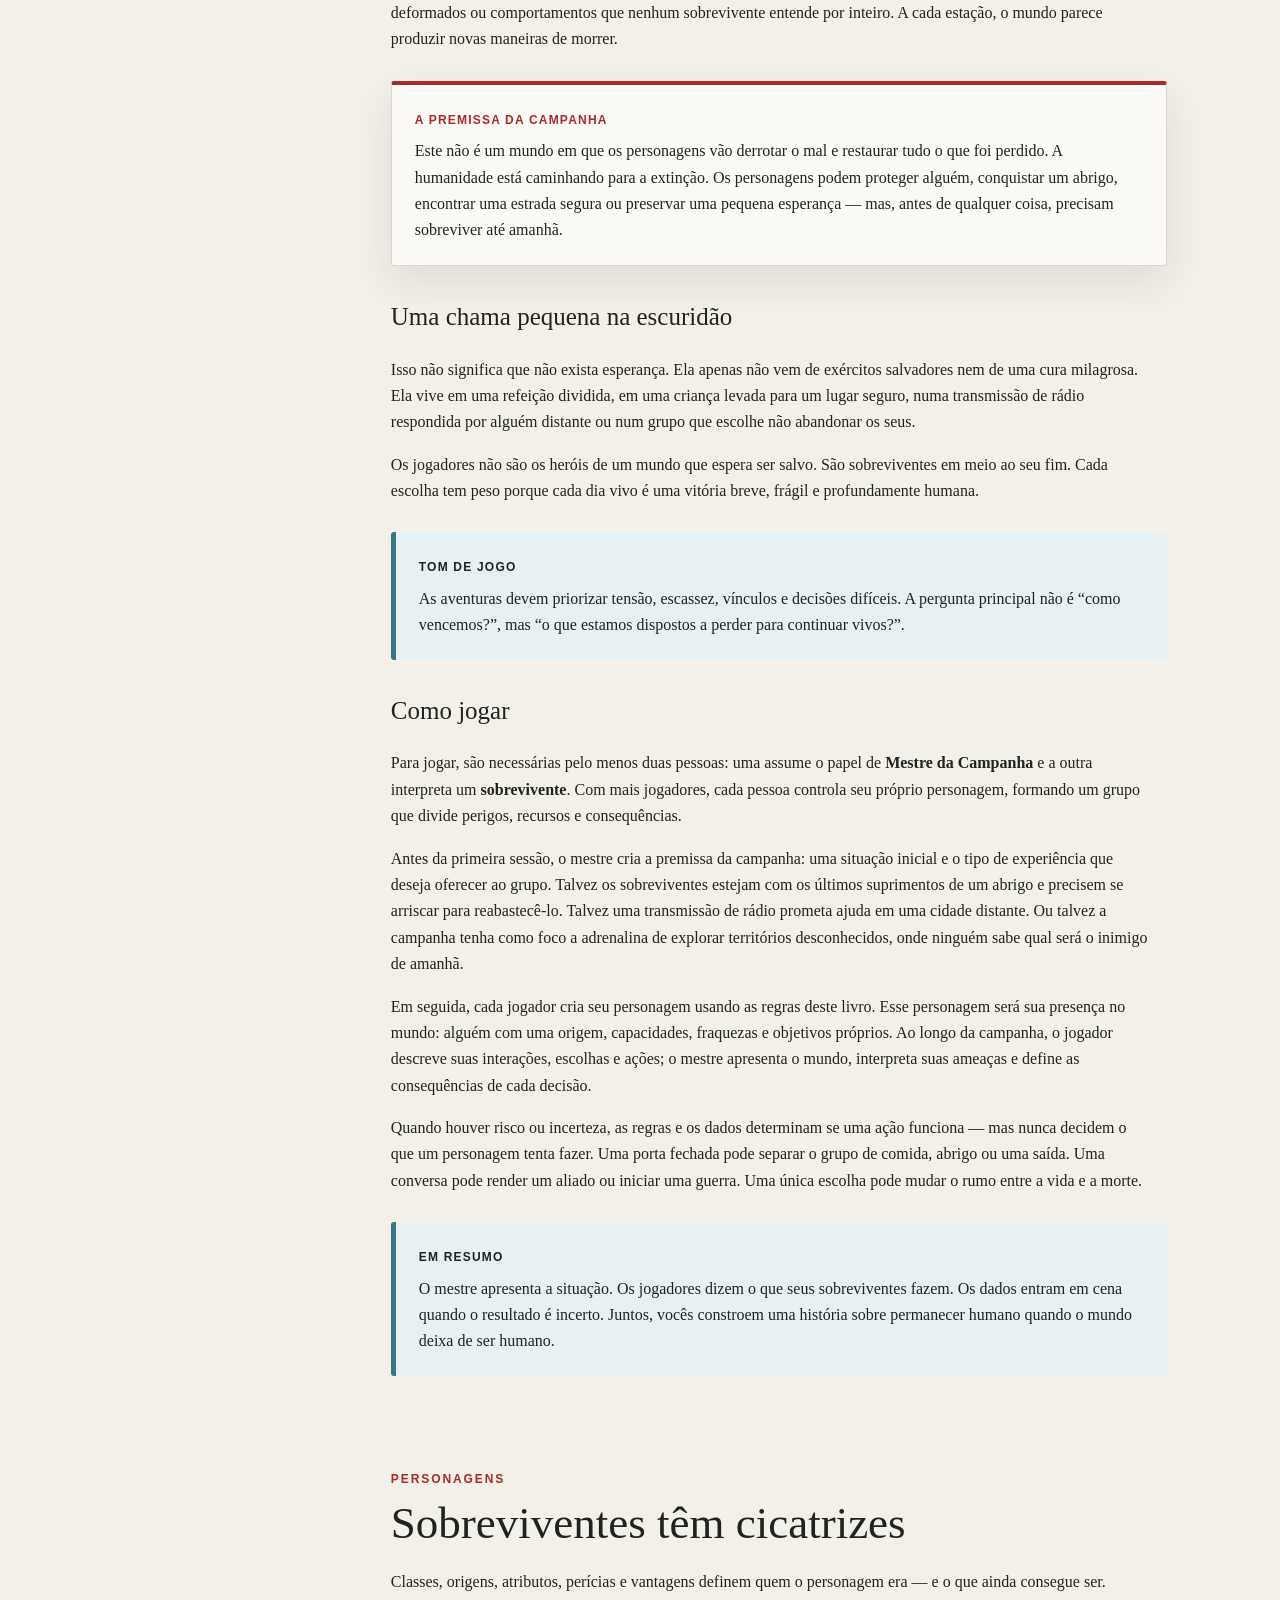
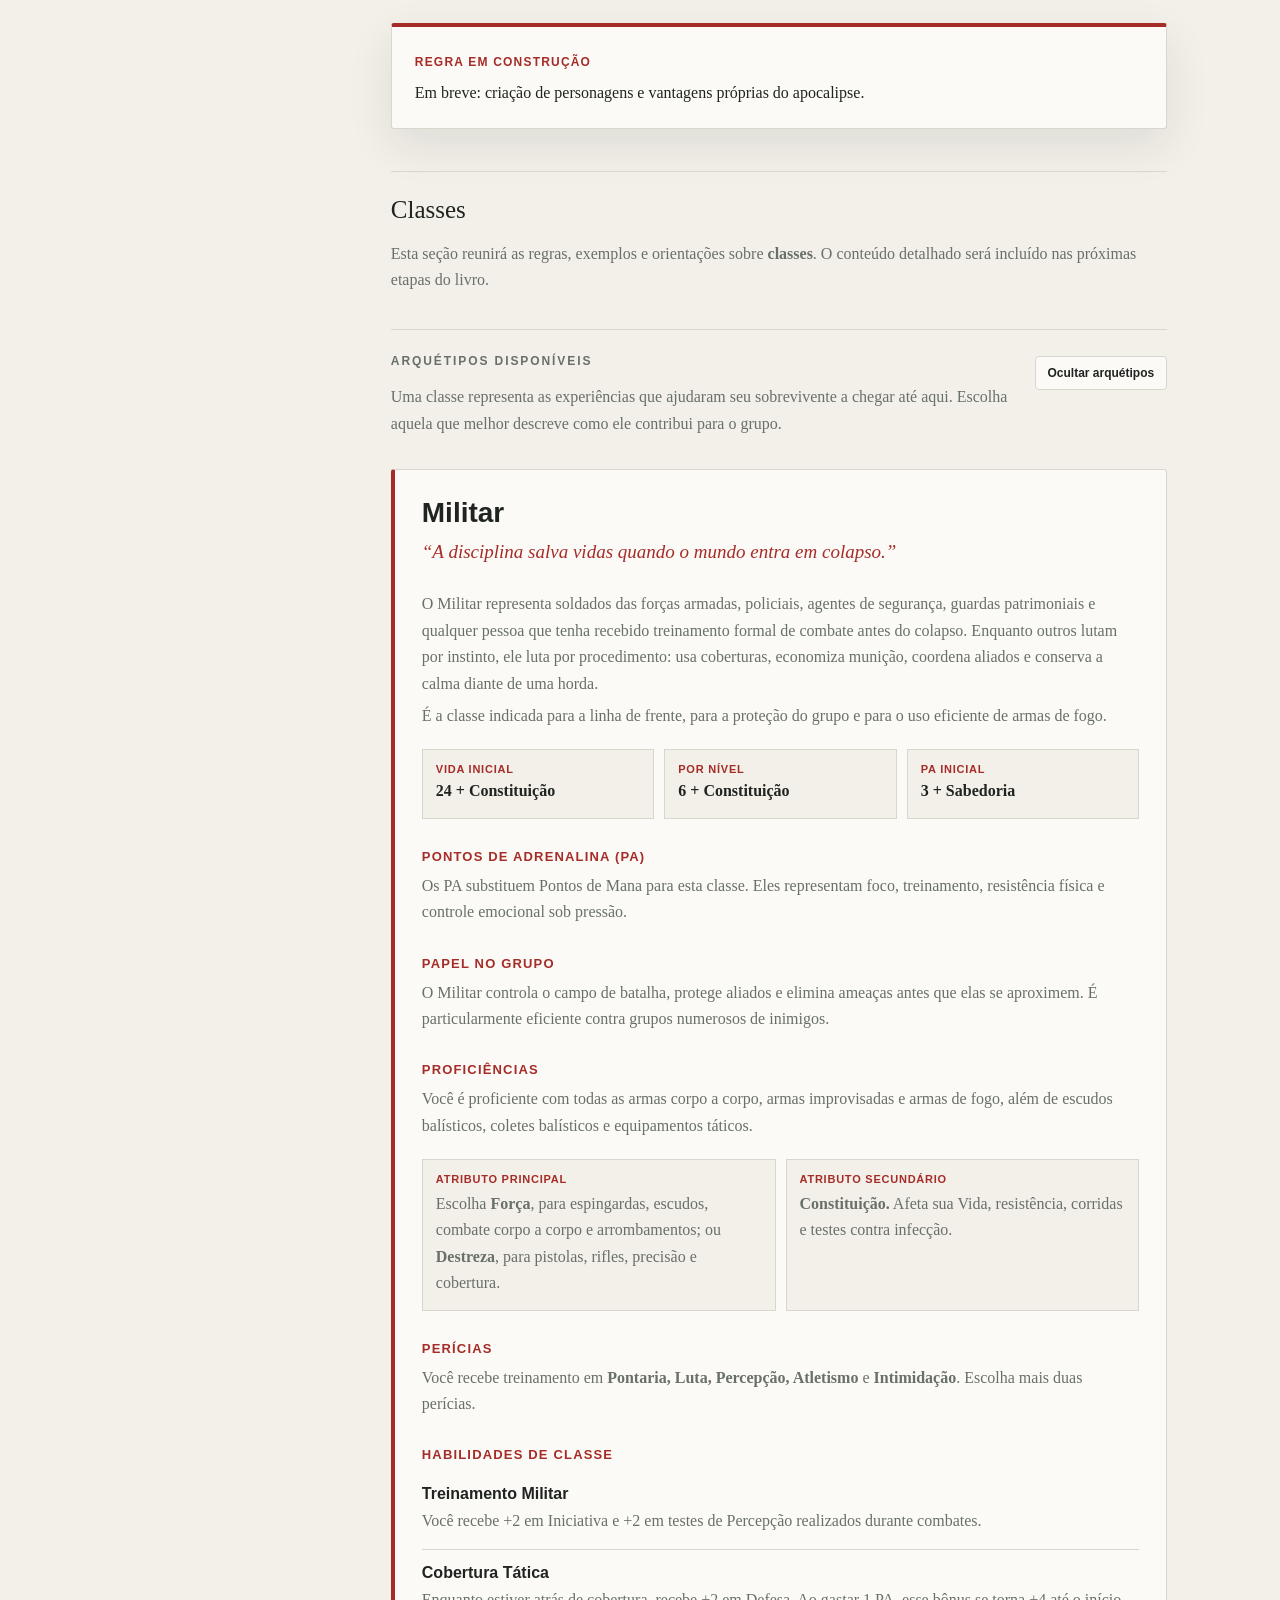
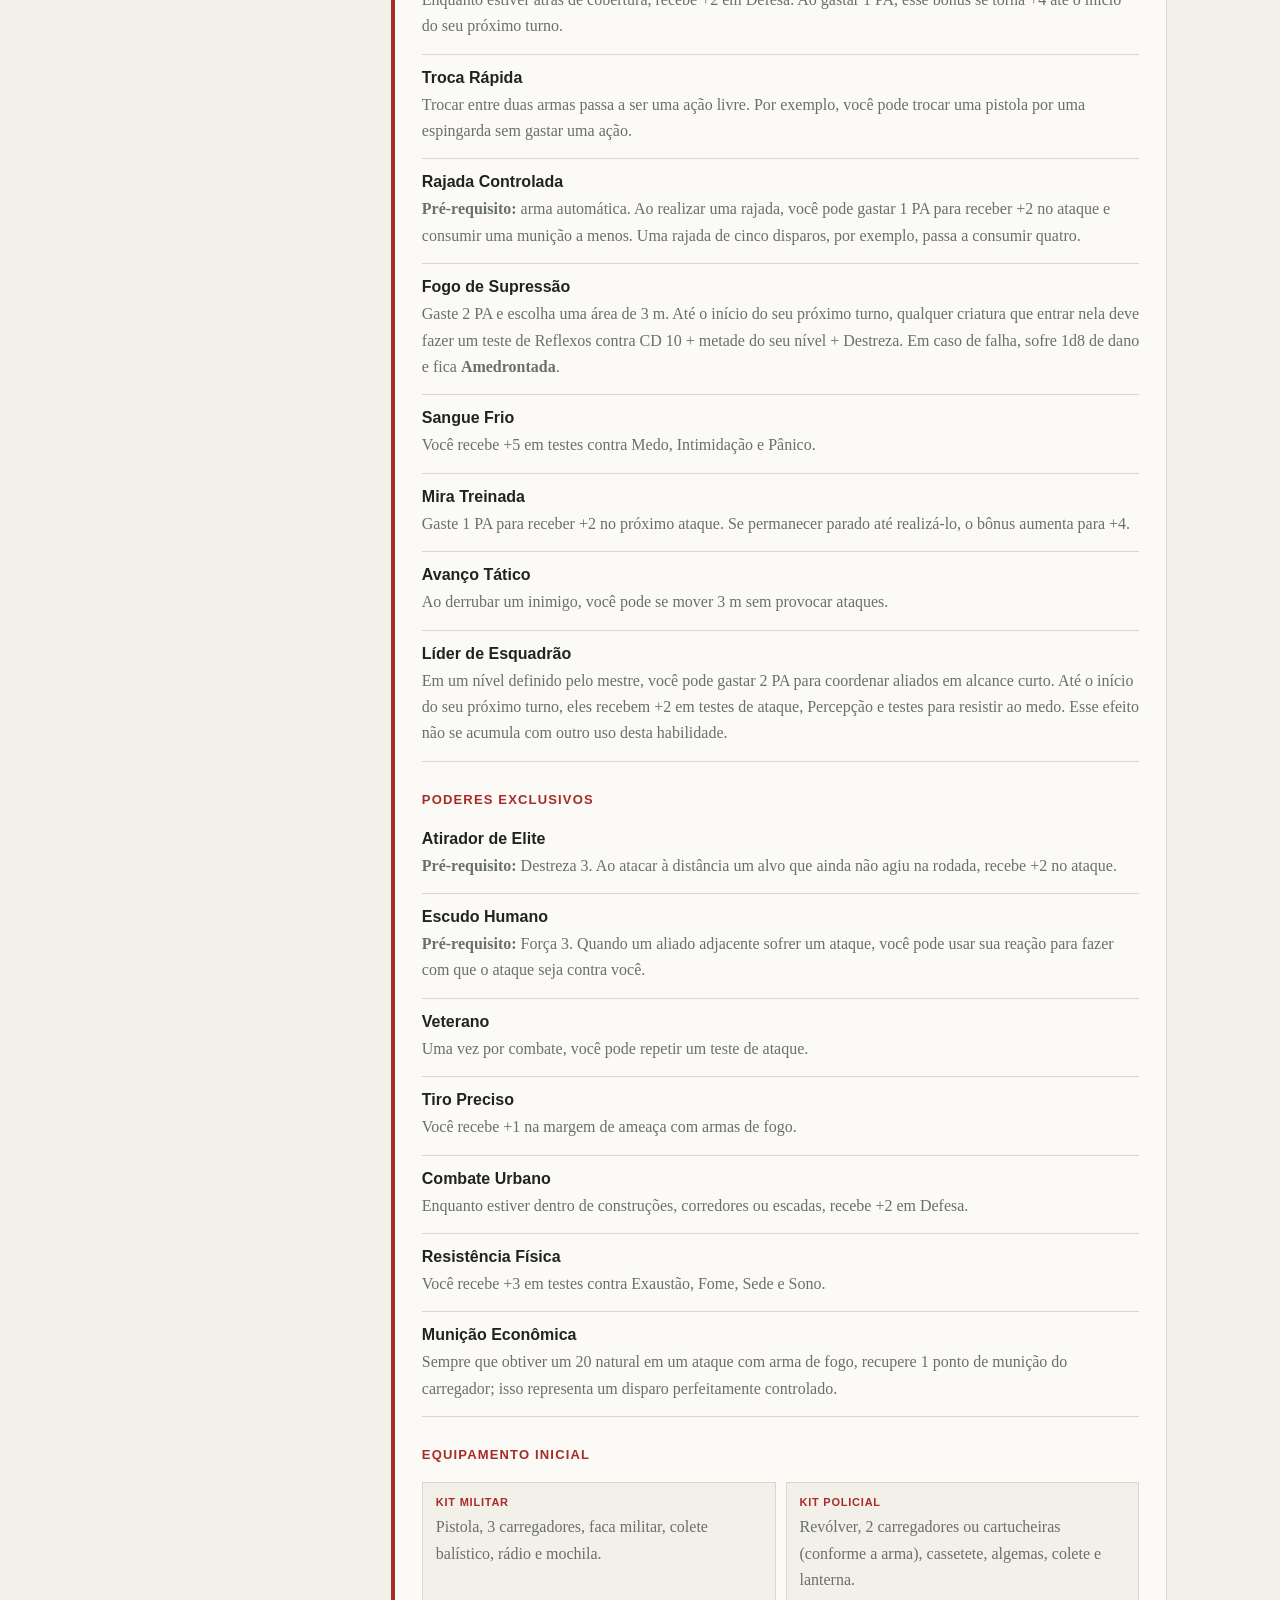
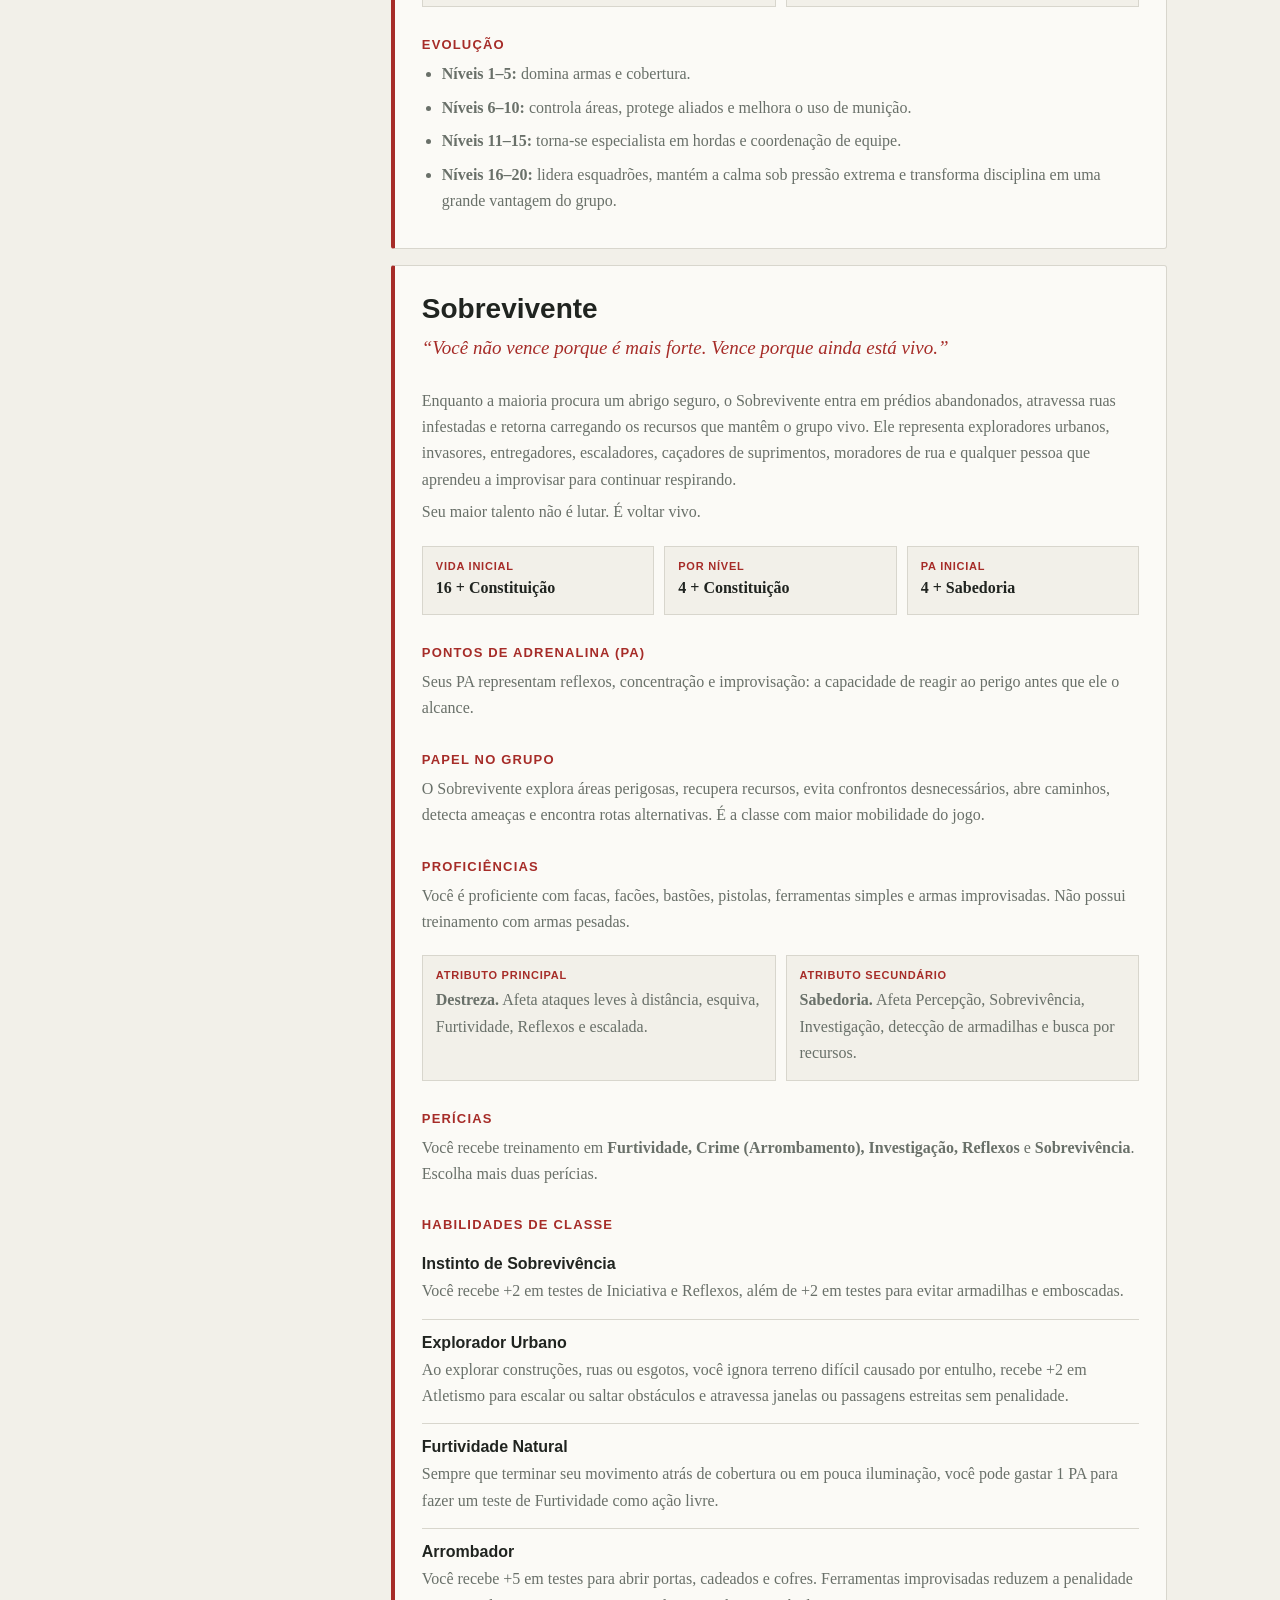
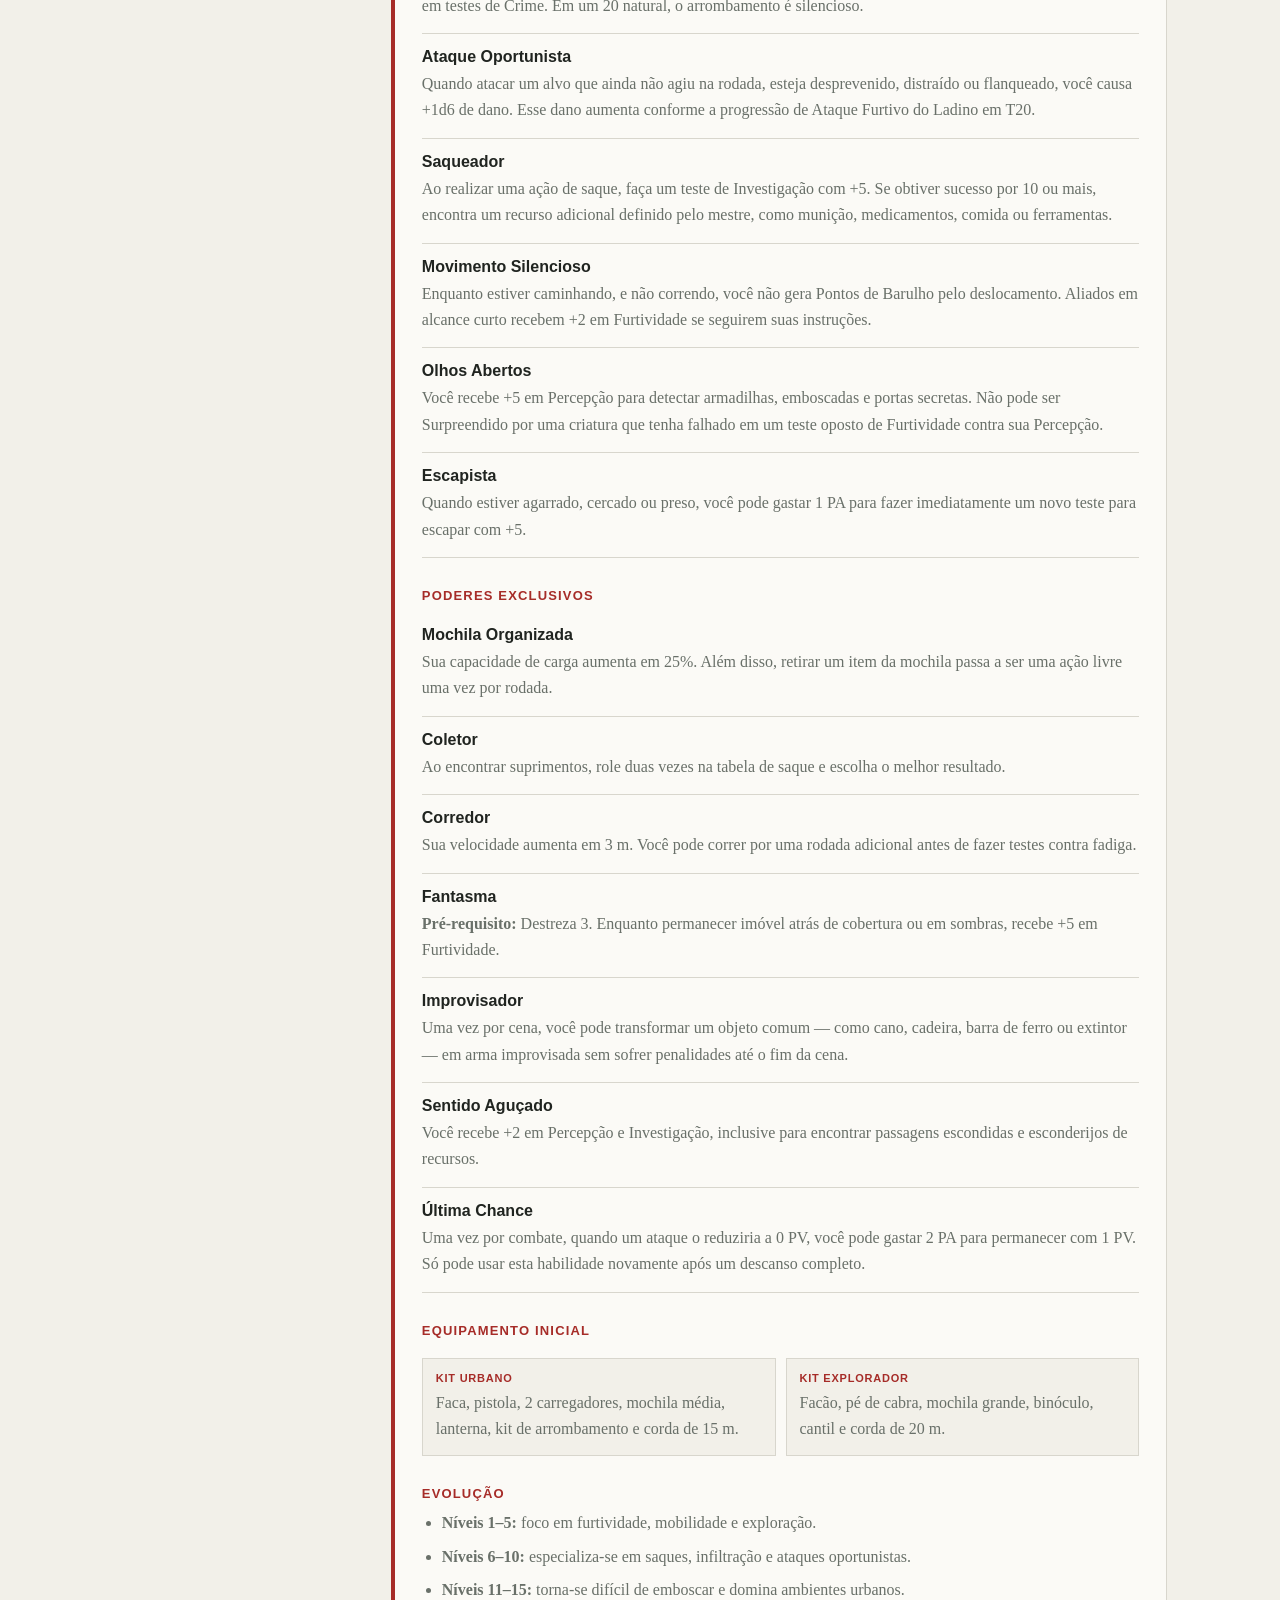
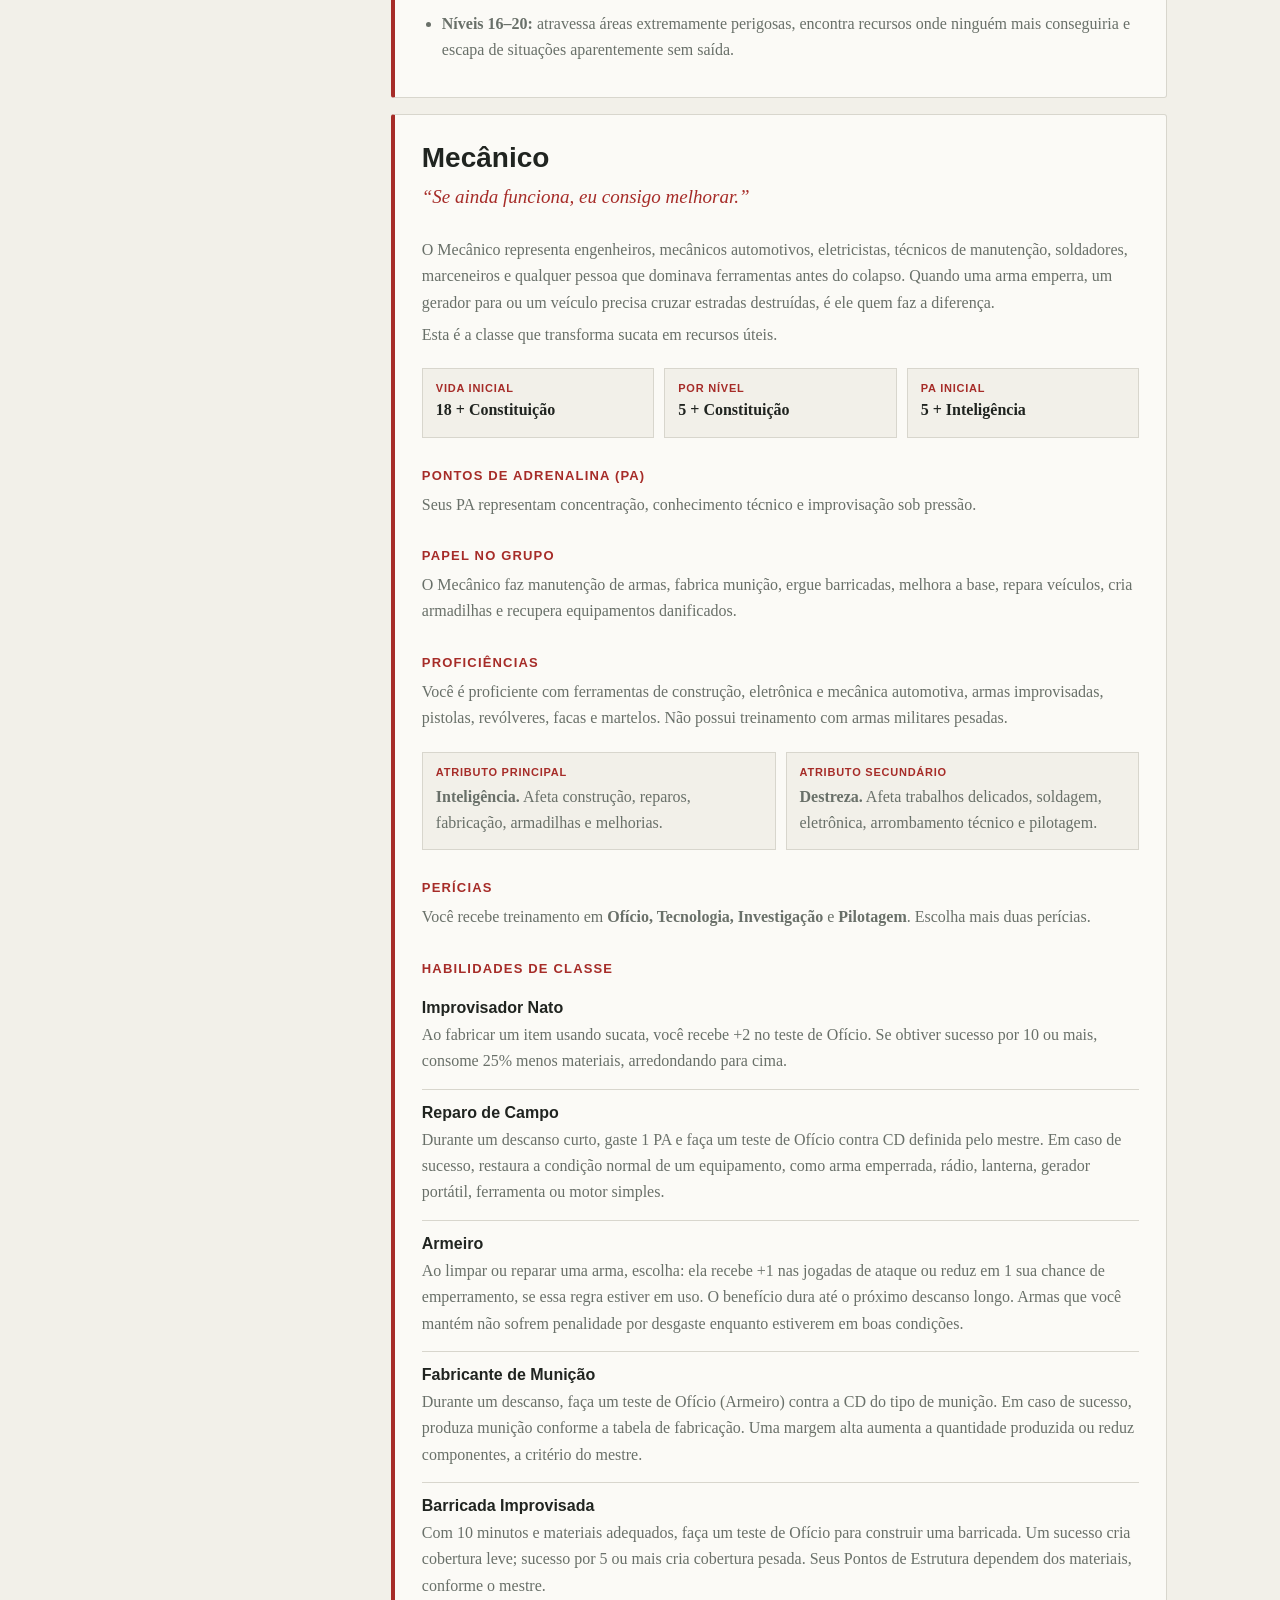
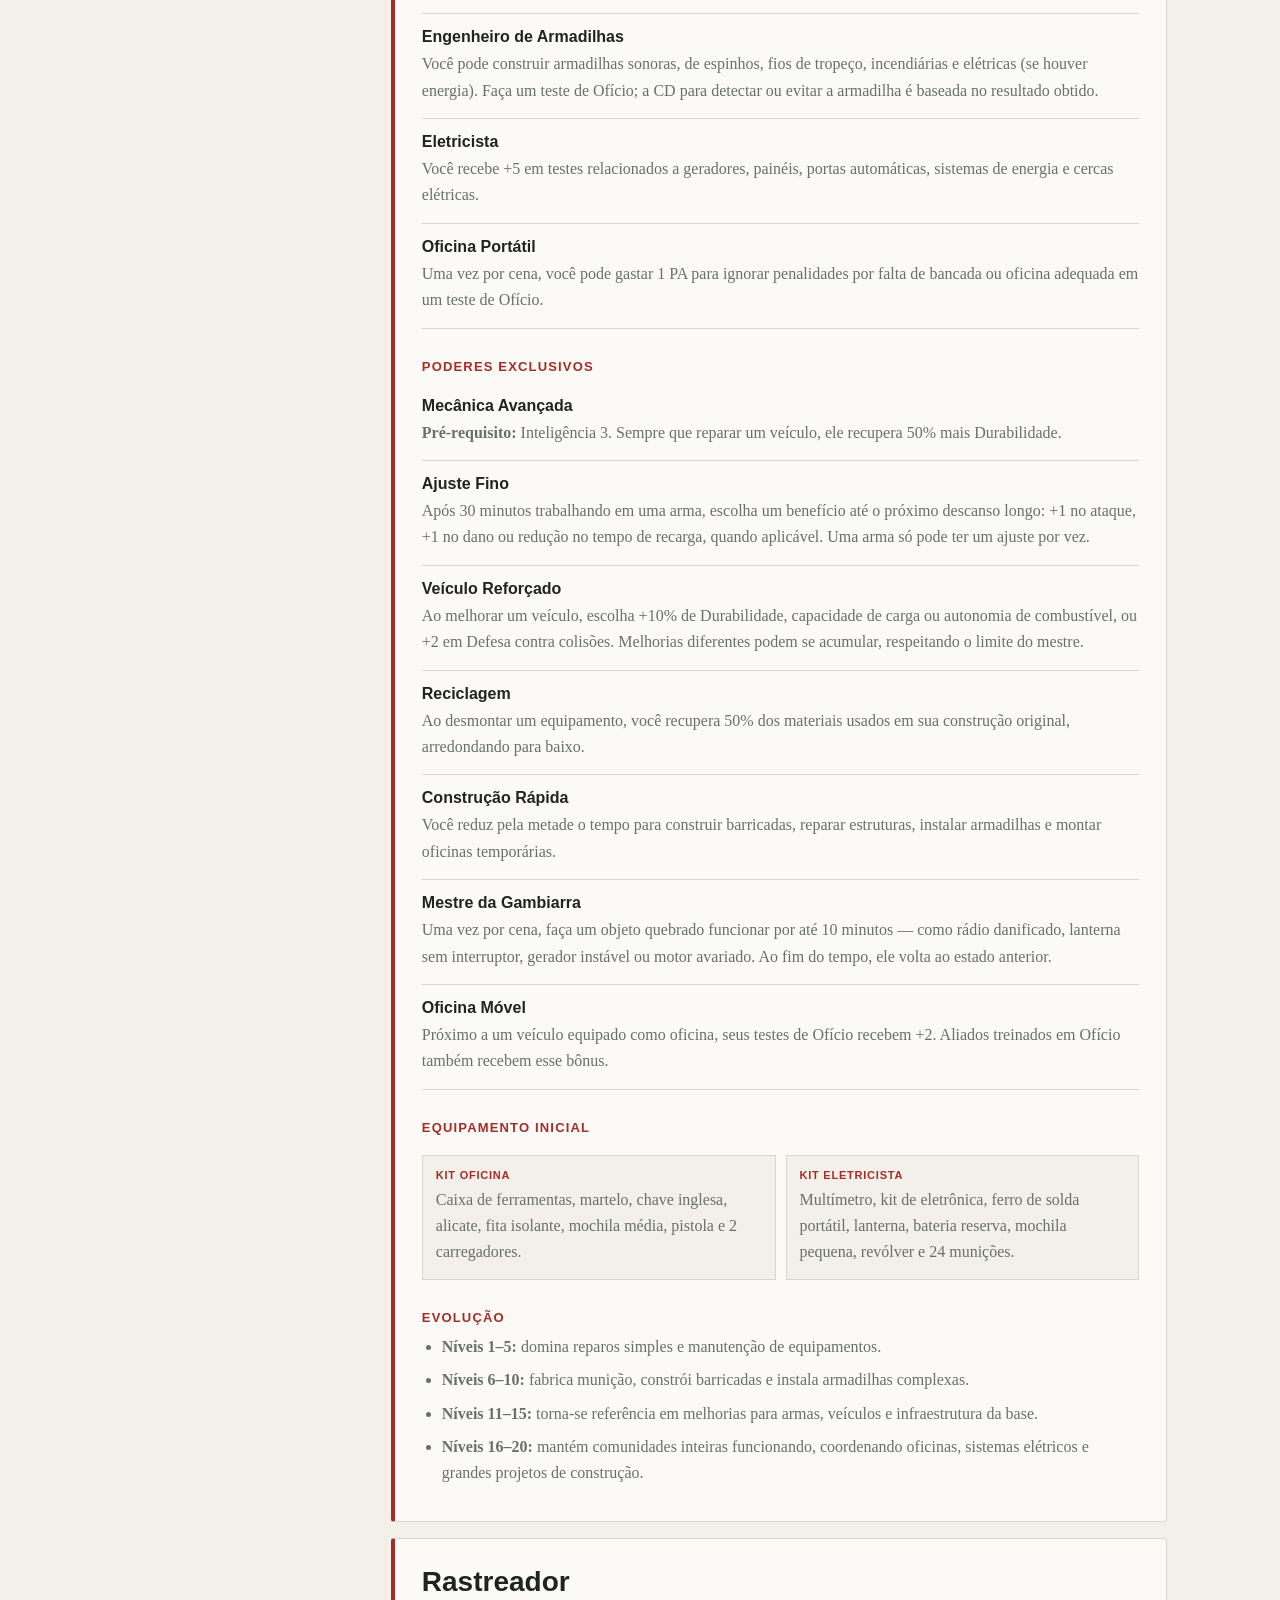
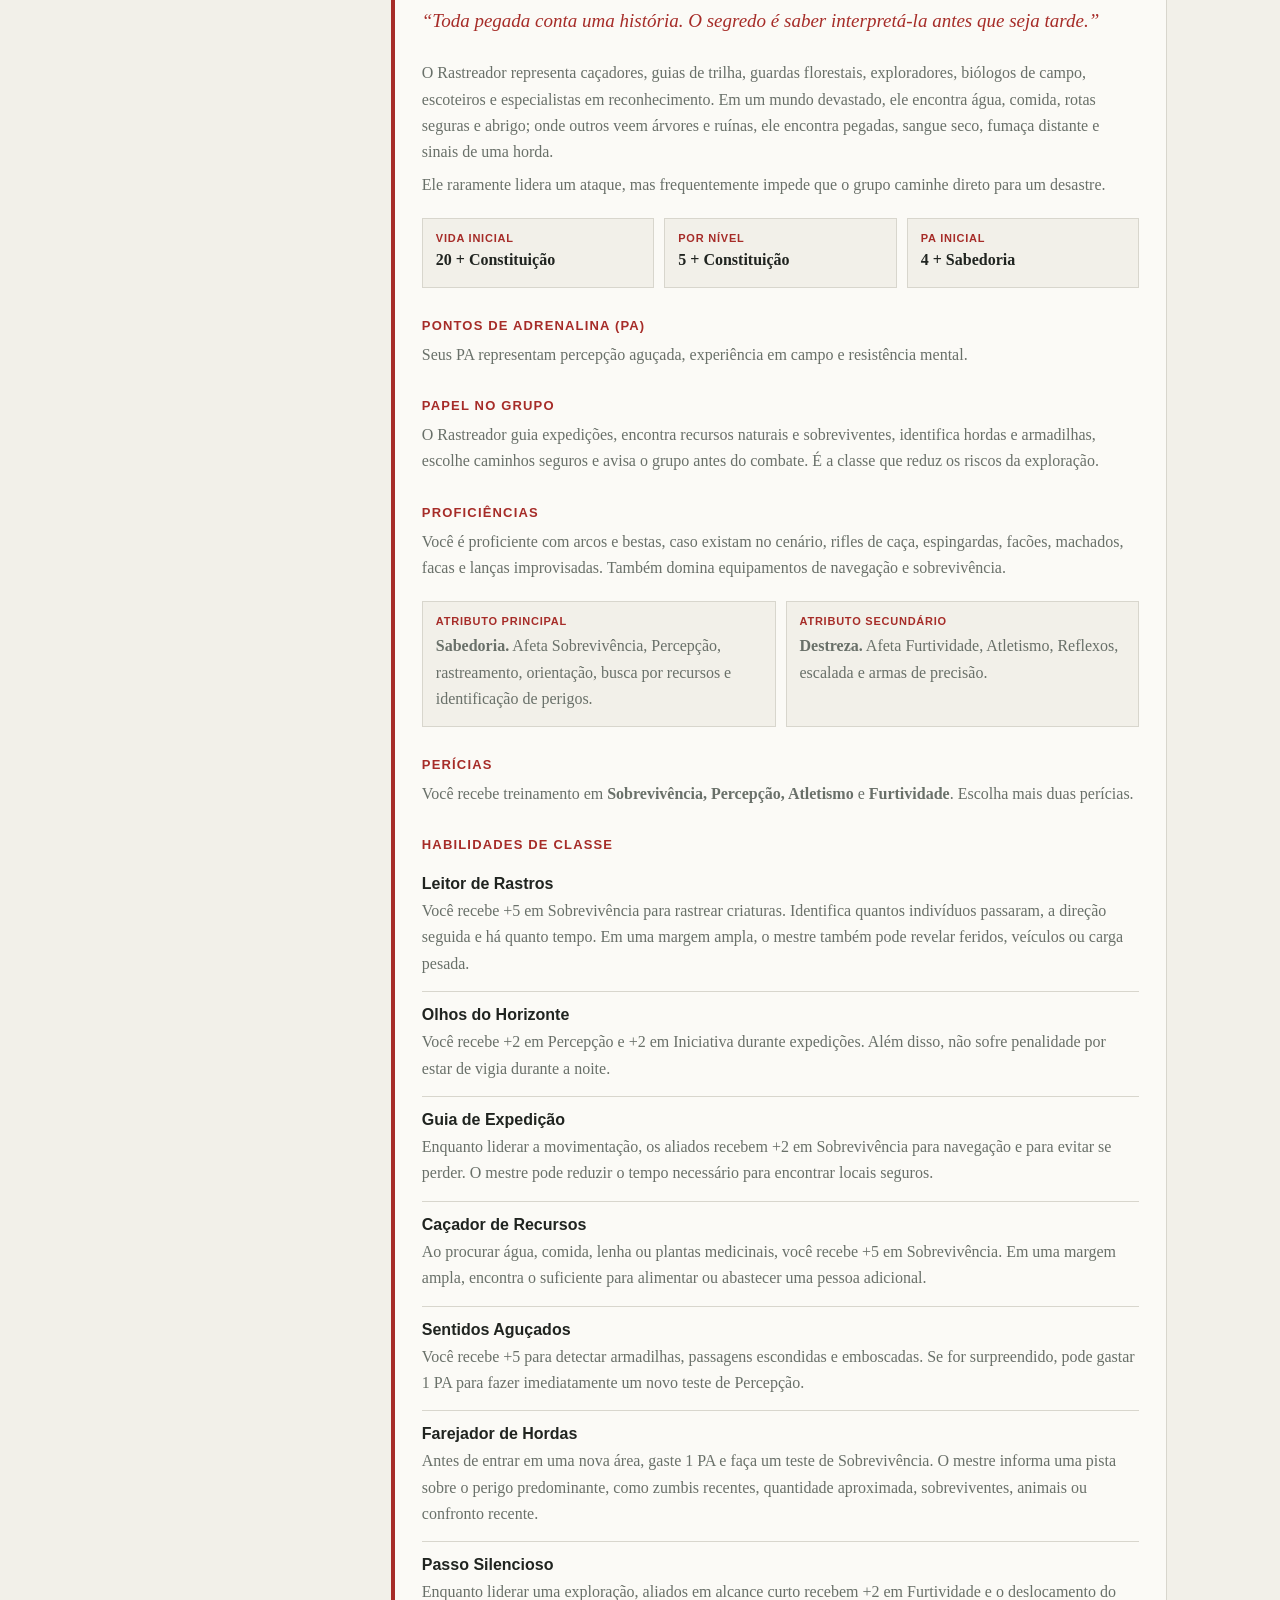
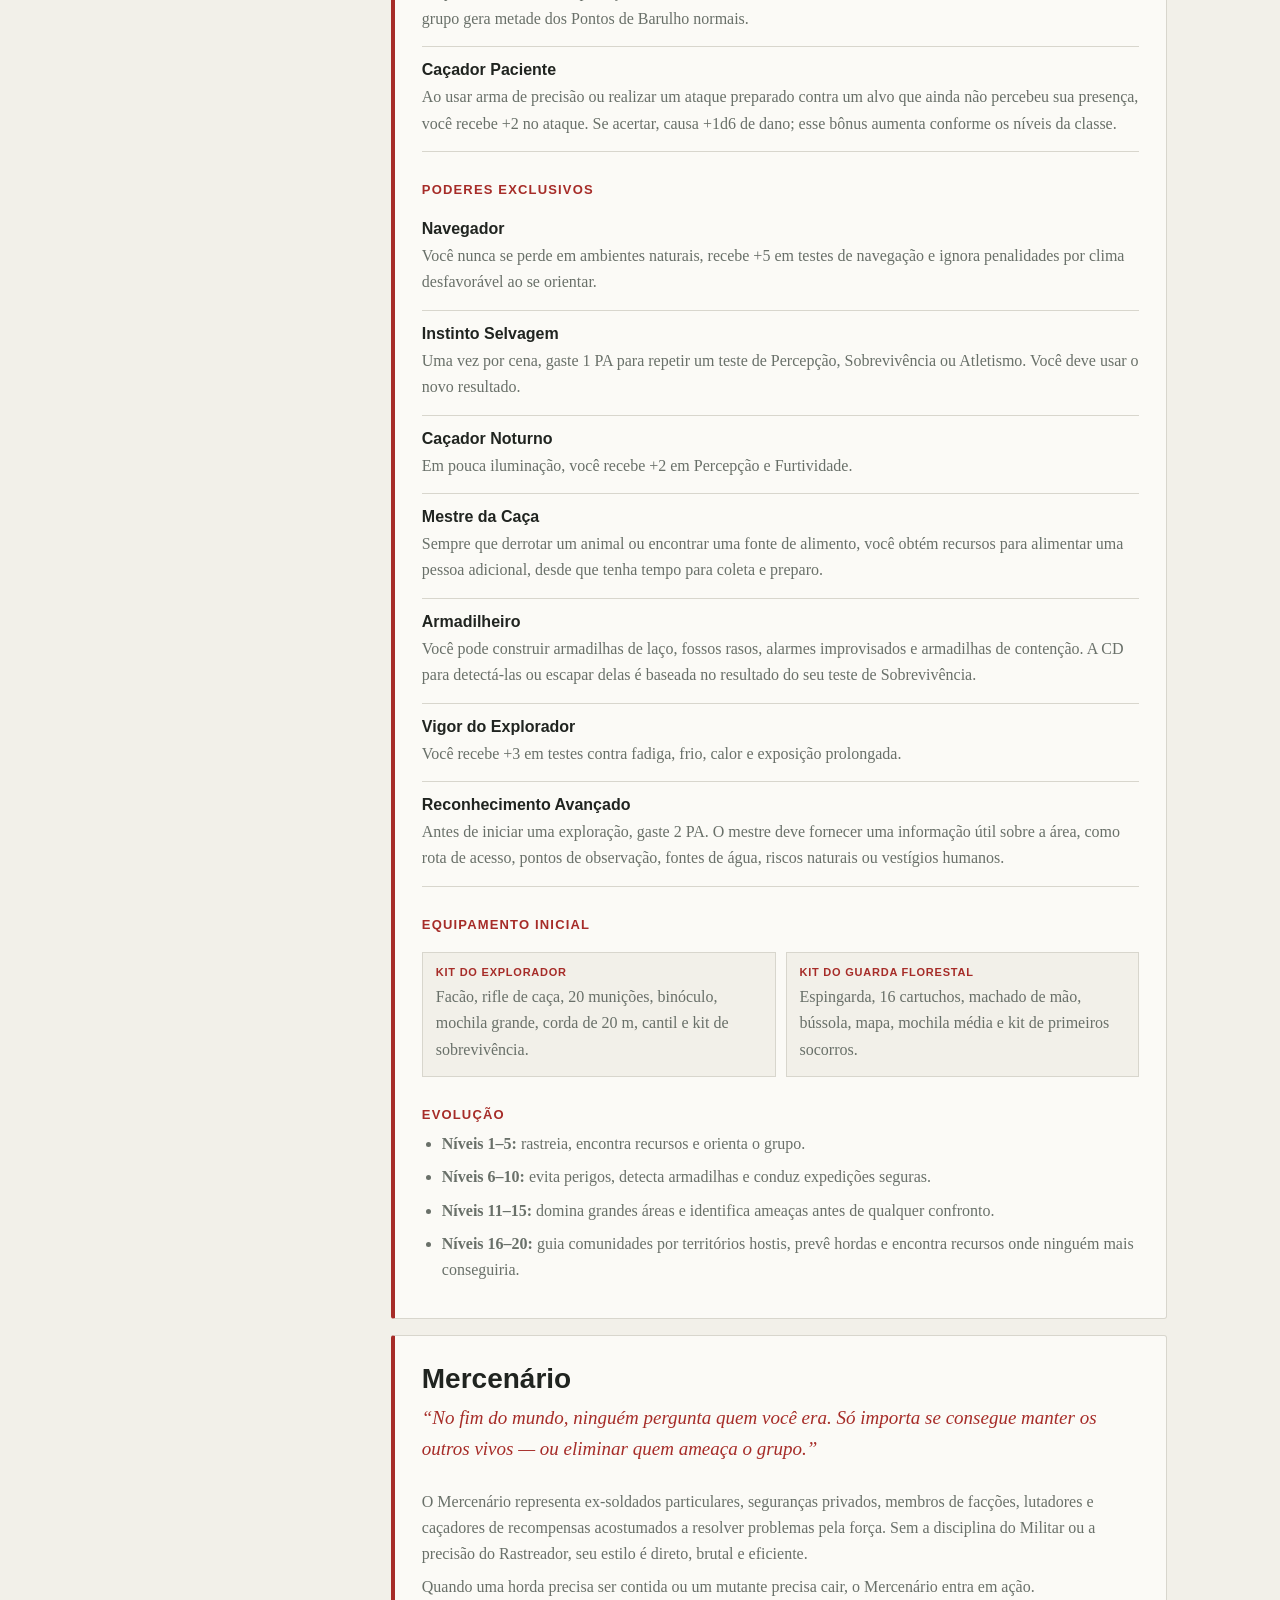
==== commit 4ac9e519: "Add files via upload" ====
--- a/index.html
+++ b/index.html
@@ -6,6 +6,9 @@
     <meta name="description" content="Livro digital do Sistema T20 — Apocalipse." />
     <title>Sistema T20 — Apocalipse</title>
     <link rel="stylesheet" href="css/style.css" />
+    <link rel="stylesheet" href="css/sections.css" />
+    <link rel="stylesheet" href="css/navigation.css" />
+    <link rel="stylesheet" href="css/controls.css" />
     <script src="js/app.js" defer></script>
   </head>
   <body>
@@ -22,7 +25,7 @@
 
       <div class="main-area">
         <header class="topbar">
-          <button class="menu-button" id="menuButton" aria-label="Abrir menu" aria-expanded="false">☰</button>
+          <button class="menu-button" id="menuButton" aria-label="Recolher navegação" aria-expanded="true">☰</button>
           <div class="topbar-title">☣ Sistema T20 — Apocalipse</div>
           <label class="search"><span aria-hidden="true">⌕</span><input id="searchInput" type="search" placeholder="Pesquisar regras..." autocomplete="off" /></label>
           <button class="theme-button" id="themeButton" aria-label="Alternar tema">◐</button>
@@ -44,7 +47,7 @@
           </section>
 
           <section id="introducao" data-page="Introdução">
-            <p class="eyebrow">INTRODUÇÃO · HISTÓRIA</p><h2>O mundo não terminou de uma vez</h2>
+            <p class="eyebrow">INTRODUÇÃO · HISTÓRIA</p><h2 id="historia" style="scroll-margin-top: 95px">O mundo não terminou de uma vez</h2>
             <p>Ninguém sabe onde a infecção começou. Há registros de hospitais fechados em cidades costeiras, boatos sobre laboratórios militares e relatos de vilarejos inteiros que pararam de responder ao rádio na mesma semana. Nenhuma versão foi comprovada. Quando os governos perceberam que havia uma epidemia, ela já estava em aeroportos, estradas, portos e abrigos — em todo lugar onde ainda existiam pessoas.</p>
             <p>As primeiras medidas foram previsíveis: quarentenas, toque de recolher, cercas, comunicados oficiais. Depois vieram as zonas de contenção, os bombardeios e as promessas de que a ordem seria restaurada. Não foi. Governos caíram; províncias se fragmentaram; ditaduras que pareciam eternas perderam o controle antes de conseguirem encontrar um inimigo que não negocia, não teme e não se rende.</p>
             <p>Hoje, fronteiras são apenas linhas em mapas velhos. A lei pertence a quem tem água, munição, uma rota de fuga ou gente suficiente para guardar uma porta durante a noite. Algumas comunidades tentam reconstruir algo parecido com civilização. Outras se transformaram em fortalezas, gangues ou histórias sussurradas ao redor de uma fogueira. Mas todas sabem a mesma verdade: sobreviver não é fácil — e está ficando mais difícil.</p>
@@ -59,6 +62,13 @@
             <p>Isso não significa que não exista esperança. Ela apenas não vem de exércitos salvadores nem de uma cura milagrosa. Ela vive em uma refeição dividida, em uma criança levada para um lugar seguro, numa transmissão de rádio respondida por alguém distante ou num grupo que escolhe não abandonar os seus.</p>
             <p>Os jogadores não são os heróis de um mundo que espera ser salvo. São sobreviventes em meio ao seu fim. Cada escolha tem peso porque cada dia vivo é uma vitória breve, frágil e profundamente humana.</p>
             <div class="callout info"><strong>Tom de jogo</strong><p>As aventuras devem priorizar tensão, escassez, vínculos e decisões difíceis. A pergunta principal não é “como vencemos?”, mas “o que estamos dispostos a perder para continuar vivos?”.</p></div>
+
+            <h3 id="como-jogar" style="scroll-margin-top: 95px">Como jogar</h3>
+            <p>Para jogar, são necessárias pelo menos duas pessoas: uma assume o papel de <strong>Mestre da Campanha</strong> e a outra interpreta um <strong>sobrevivente</strong>. Com mais jogadores, cada pessoa controla seu próprio personagem, formando um grupo que divide perigos, recursos e consequências.</p>
+            <p>Antes da primeira sessão, o mestre cria a premissa da campanha: uma situação inicial e o tipo de experiência que deseja oferecer ao grupo. Talvez os sobreviventes estejam com os últimos suprimentos de um abrigo e precisem se arriscar para reabastecê-lo. Talvez uma transmissão de rádio prometa ajuda em uma cidade distante. Ou talvez a campanha tenha como foco a adrenalina de explorar territórios desconhecidos, onde ninguém sabe qual será o inimigo de amanhã.</p>
+            <p>Em seguida, cada jogador cria seu personagem usando as regras deste livro. Esse personagem será sua presença no mundo: alguém com uma origem, capacidades, fraquezas e objetivos próprios. Ao longo da campanha, o jogador descreve suas interações, escolhas e ações; o mestre apresenta o mundo, interpreta suas ameaças e define as consequências de cada decisão.</p>
+            <p>Quando houver risco ou incerteza, as regras e os dados determinam se uma ação funciona — mas nunca decidem o que um personagem tenta fazer. Uma porta fechada pode separar o grupo de comida, abrigo ou uma saída. Uma conversa pode render um aliado ou iniciar uma guerra. Uma única escolha pode mudar o rumo entre a vida e a morte.</p>
+            <div class="callout info"><strong>Em resumo</strong><p>O mestre apresenta a situação. Os jogadores dizem o que seus sobreviventes fazem. Os dados entram em cena quando o resultado é incerto. Juntos, vocês constroem uma história sobre permanecer humano quando o mundo deixa de ser humano.</p></div>
           </section>
 
           <section id="personagens" data-page="Personagens">
--- a/css/sections.css
+++ b/css/sections.css
@@ -0,0 +1,60 @@
+/* Subcapítulos criados para os destinos individuais do menu lateral. */
+.subsection {
+  scroll-margin-top: 95px;
+  margin-top: 42px;
+  padding: 24px 0 0;
+  border-top: 1px solid var(--line);
+}
+
+.subsection h3 {
+  margin: 0 0 12px;
+}
+
+.subsection p {
+  color: var(--muted);
+}
+
+.class-catalog {
+  margin-top: 36px;
+  padding-top: 24px;
+  border-top: 1px solid var(--line);
+}
+
+.class-card {
+  scroll-margin-top: 95px;
+  margin-top: 16px;
+  padding: 17px 20px;
+  background: var(--paper);
+  border: 1px solid var(--line);
+  border-left: 4px solid var(--accent);
+  border-radius: 3px;
+}
+
+.class-card h4 {
+  margin: 0;
+  font: 600 17px Arial, sans-serif;
+}
+
+.class-card p {
+  margin: 6px 0 0;
+  color: var(--muted);
+}
+
+.class-card--expanded { padding: 27px; }
+.class-card--expanded h4 { font-size: 28px; color: var(--ink); }
+.class-tagline { margin: 7px 0 24px !important; color: var(--accent) !important; font-style: italic; font-size: 19px; }
+.class-card h5 { margin: 30px 0 9px; font: 700 13px Arial, sans-serif; letter-spacing: .09em; text-transform: uppercase; color: var(--accent); }
+.class-stats,.choice-grid { display: grid; grid-template-columns: repeat(3, 1fr); gap: 10px; margin-top: 20px; }
+.class-stats div,.choice-grid div { background: var(--bg); border: 1px solid var(--line); padding: 13px; }
+.class-stats strong,.class-stats span,.choice-grid strong { display: block; }
+.class-stats strong,.choice-grid strong { font: 700 11px Arial, sans-serif; letter-spacing: .07em; text-transform: uppercase; color: var(--accent); }
+.class-stats span { font-weight: bold; margin-top: 3px; }
+.choice-grid { grid-template-columns: repeat(2, 1fr); }
+.choice-grid p { margin: 6px 0 0; }
+.ability-list { margin: 0; }
+.ability-list div { padding: 14px 0; border-bottom: 1px solid var(--line); }
+.ability-list dt { font: 700 16px Arial, sans-serif; }
+.ability-list dd { margin: 5px 0 0; color: var(--muted); }
+.progression { margin: 0; padding-left: 20px; color: var(--muted); }
+.progression li { margin: 7px 0; }
+@media (max-width: 600px) { .class-stats,.choice-grid { grid-template-columns: 1fr; } .class-card--expanded { padding: 20px; } }
--- a/css/navigation.css
+++ b/css/navigation.css
@@ -0,0 +1,5 @@
+.nav-group .nav-sub-link {
+  padding-left: 46px;
+  font-size: 12px;
+  color: #abb3a9;
+}
--- a/css/controls.css
+++ b/css/controls.css
@@ -0,0 +1,20 @@
+/* Controles de recolhimento da navegação e do catálogo de arquétipos. */
+@media (min-width: 851px) {
+  .sidebar { transition: transform .22s ease; }
+  body.sidebar-collapsed .sidebar { transform: translateX(-100%); }
+  body.sidebar-collapsed .main-area { margin-left: 0; width: 100%; }
+  .menu-button { display: block; }
+}
+
+.catalog-heading { display: flex; gap: 20px; align-items: flex-start; justify-content: space-between; }
+.catalog-heading > div { max-width: 620px; }
+.catalog-toggle { flex: none; margin-top: 2px; padding: 9px 12px; cursor: pointer; border: 1px solid var(--line); border-radius: 4px; background: var(--paper); color: var(--ink); font: 600 12px Arial, sans-serif; }
+.catalog-toggle:hover { border-color: var(--accent); color: var(--accent); }
+
+.nav-archetype-toggle { display: block; width: calc(100% - 31px); margin: 1px 0 4px 31px; padding: 4px 8px; border: 0; background: transparent; color: #aab2a9; cursor: pointer; text-align: left; font: 600 11px Arial, sans-serif; }
+.nav-archetype-toggle:hover { color: #fff; }
+
+@media (max-width: 600px) {
+  .catalog-heading { display: block; }
+  .catalog-toggle { margin: 10px 0 5px; }
+}
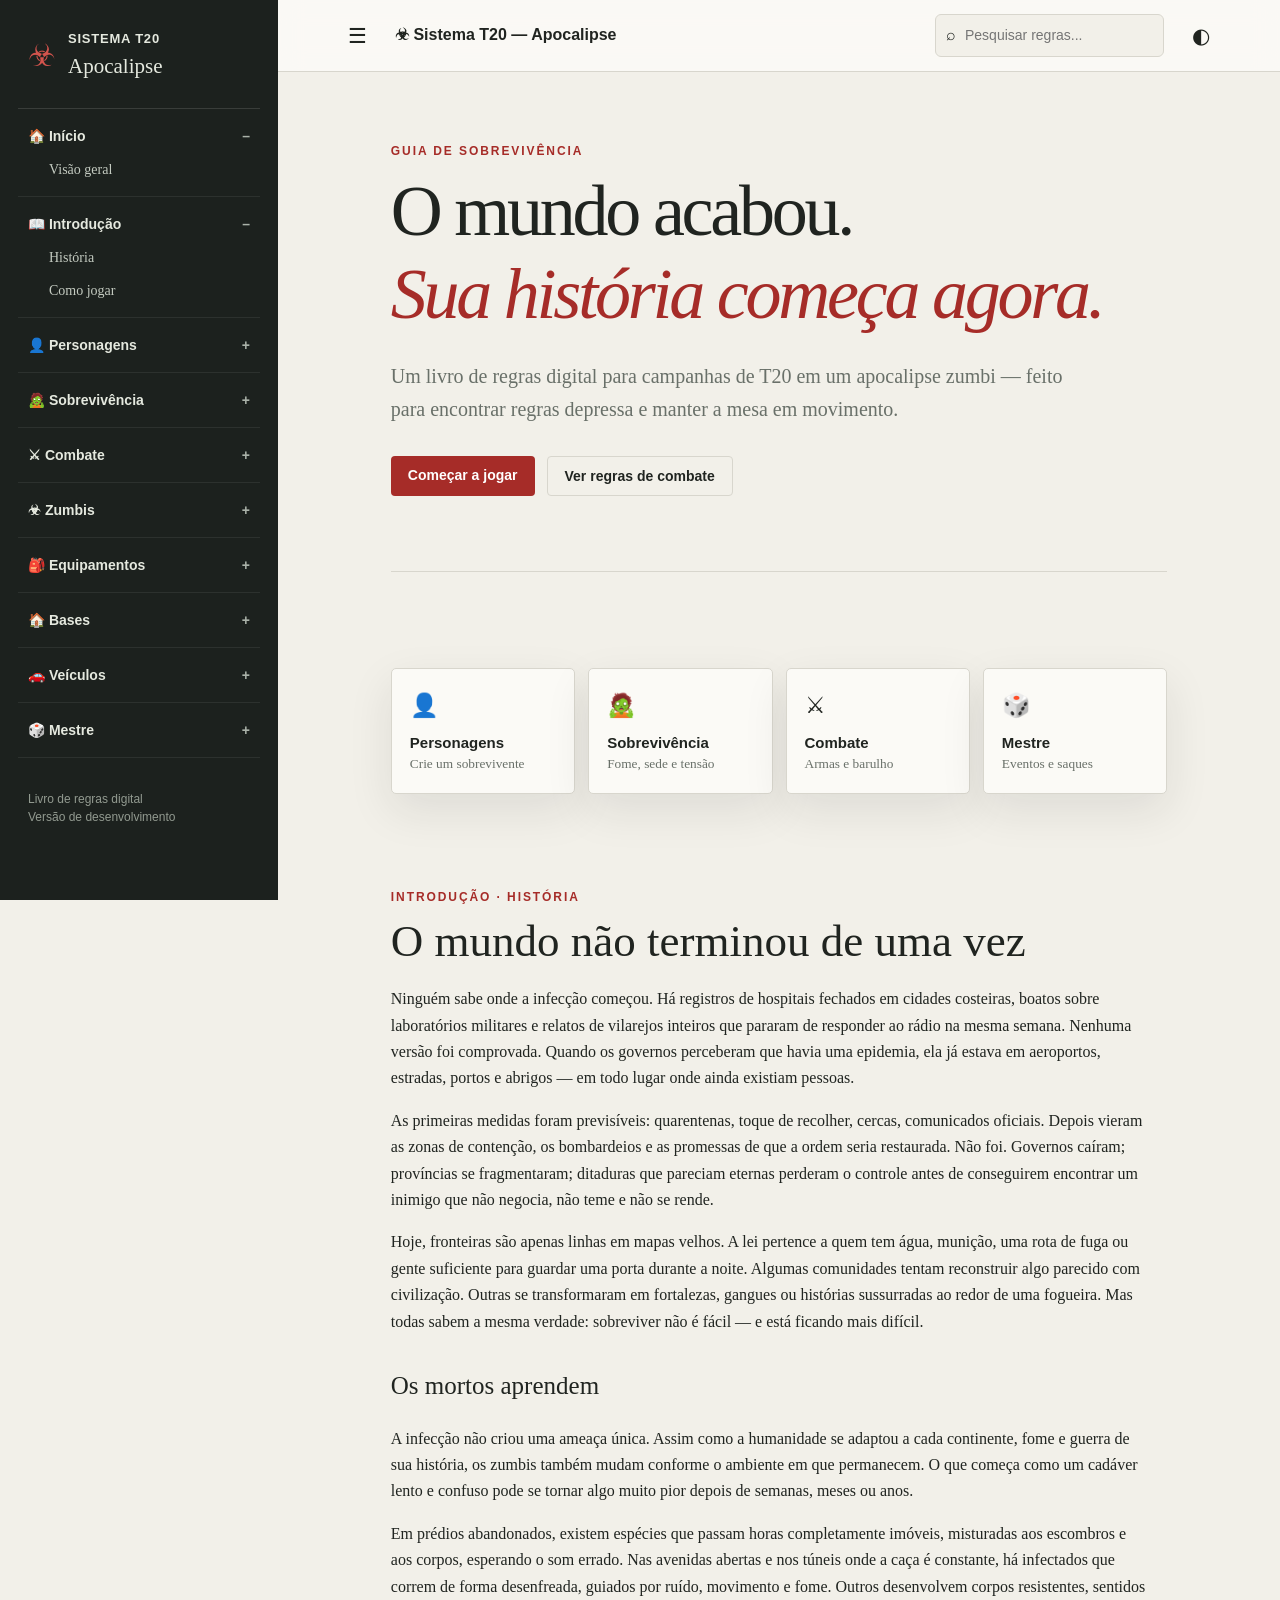
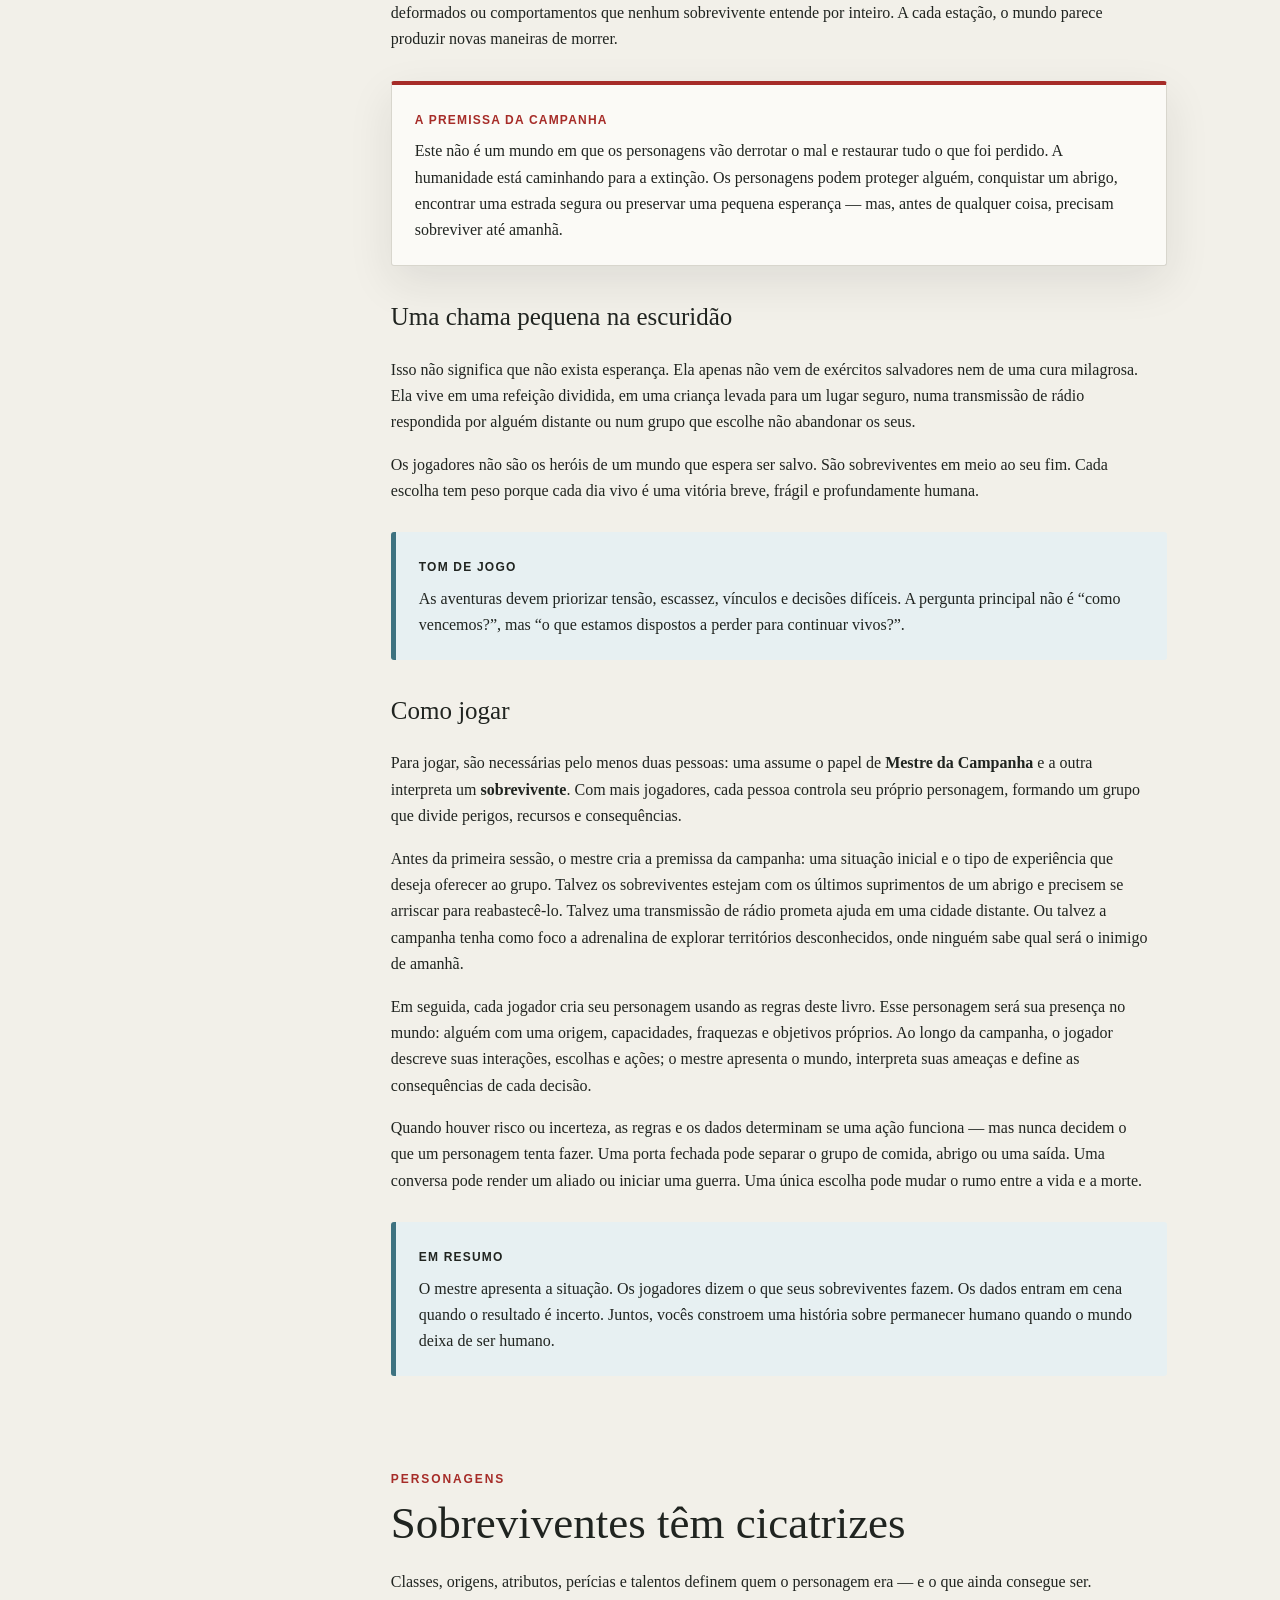
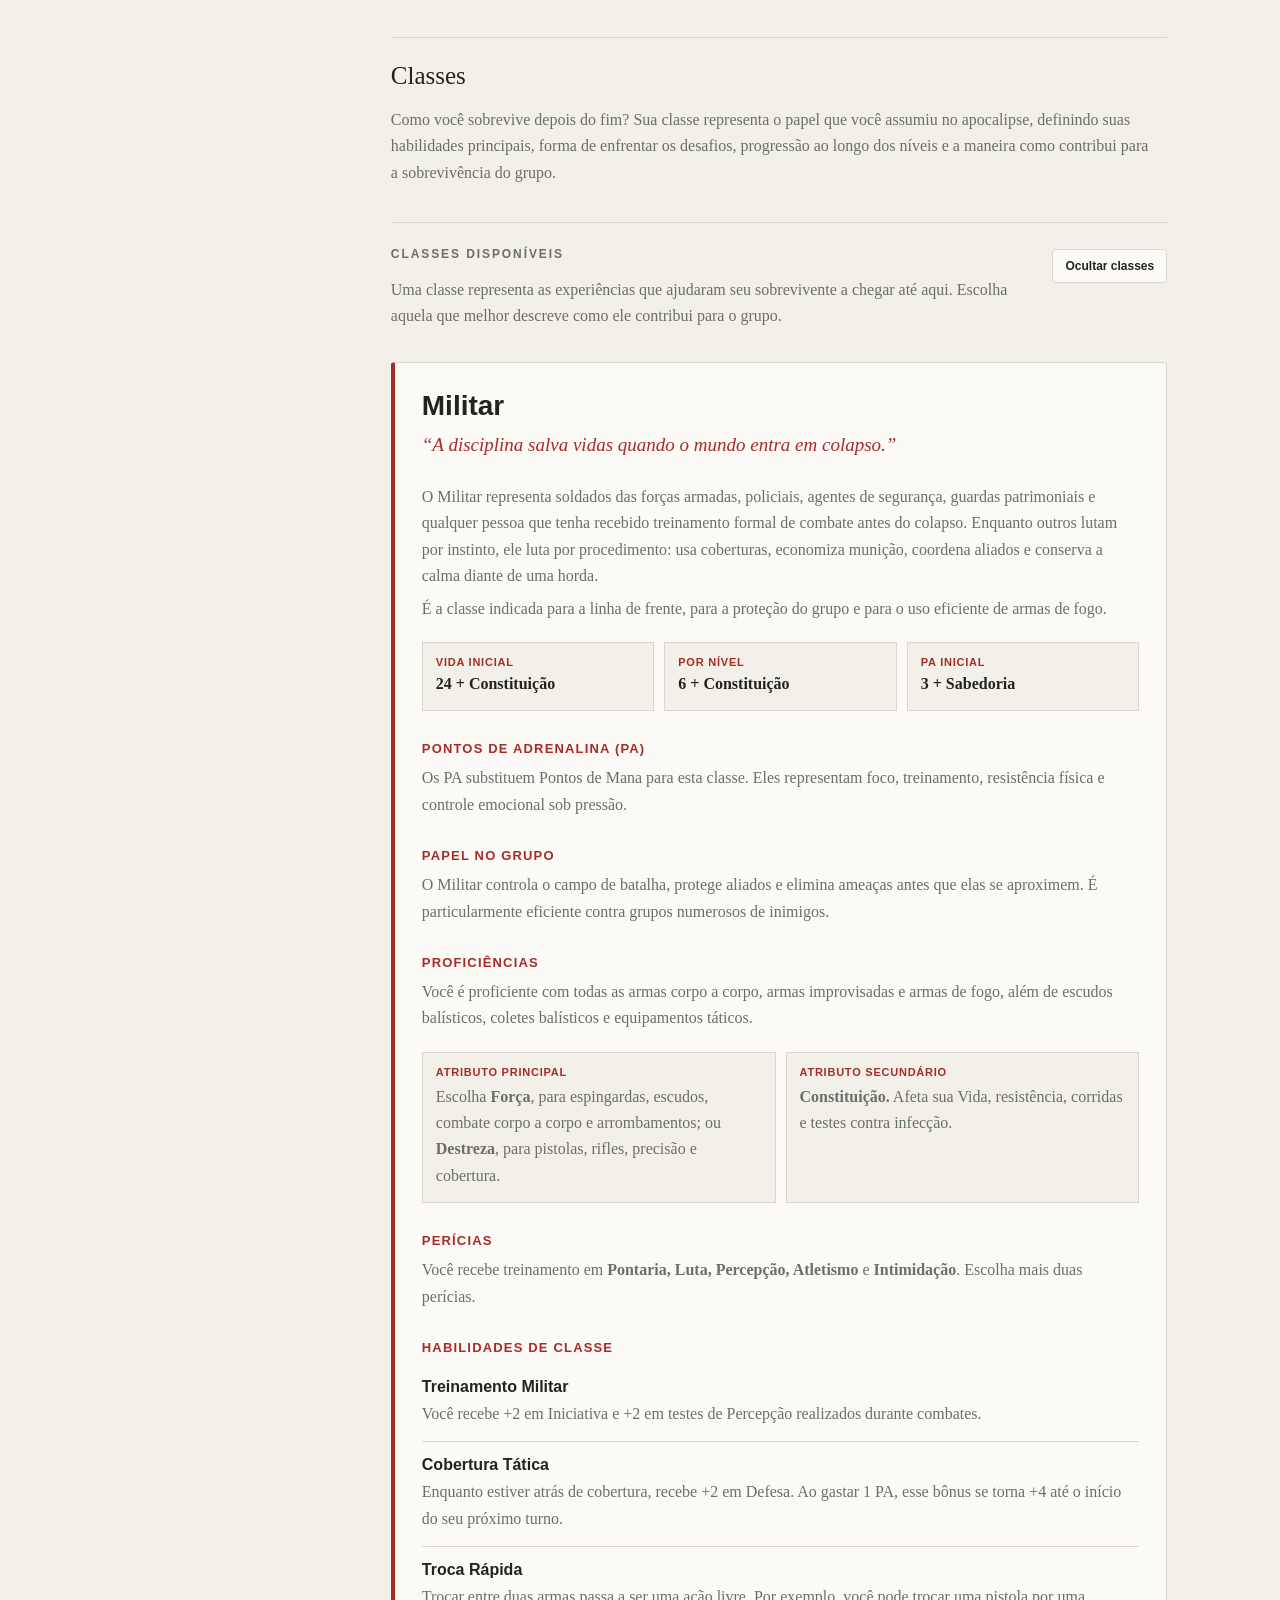
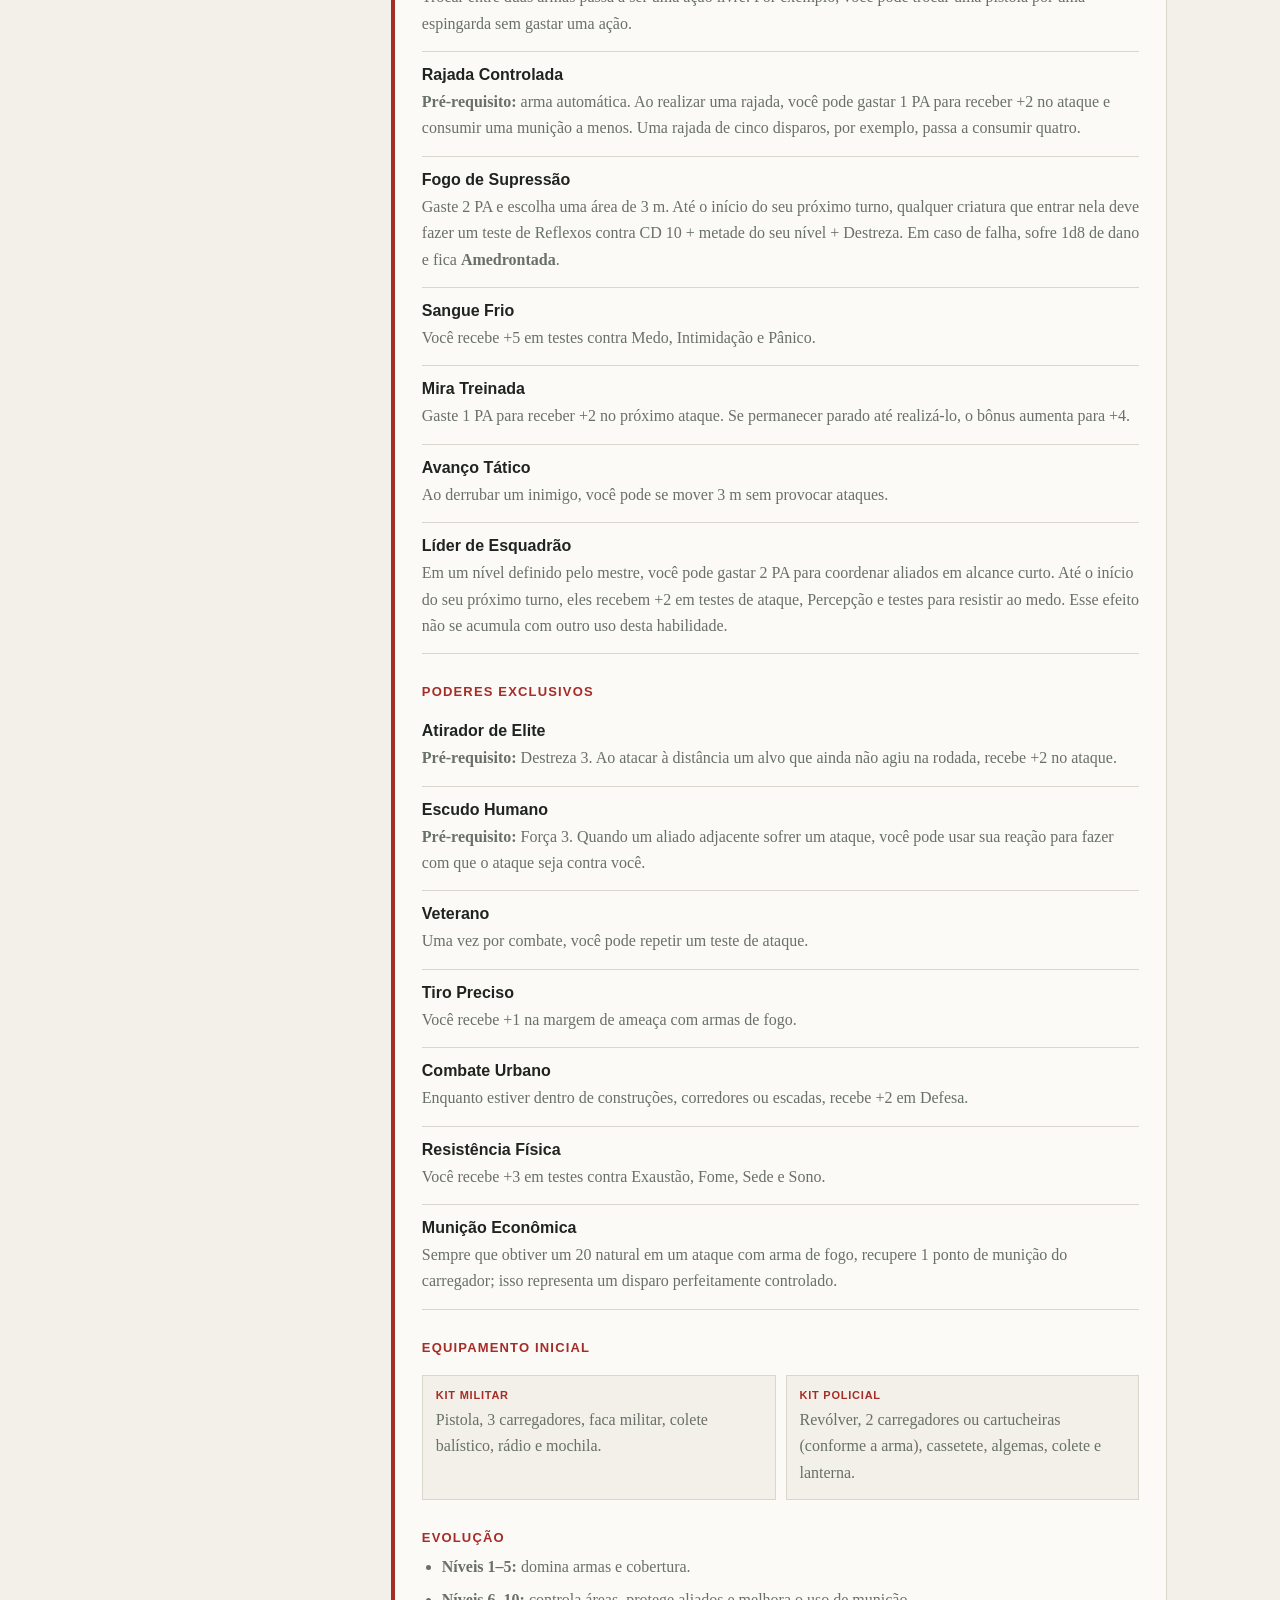
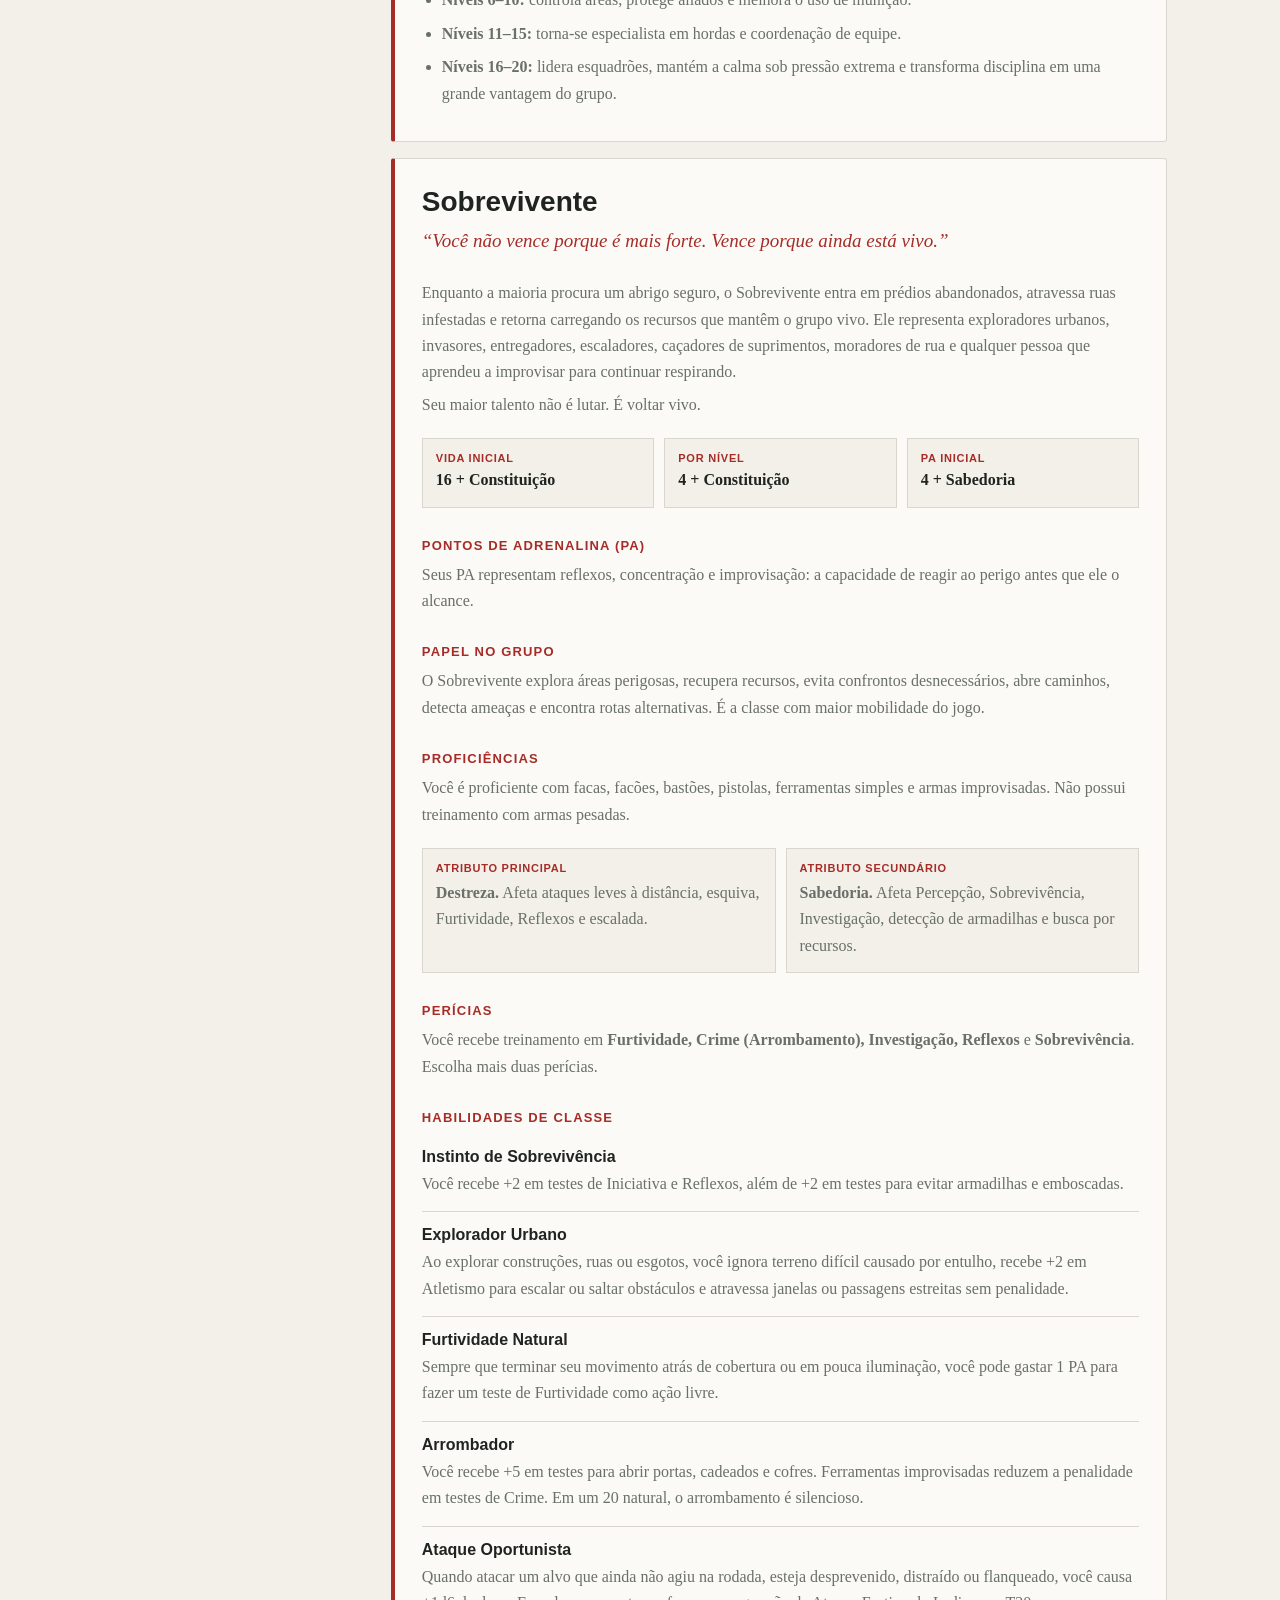
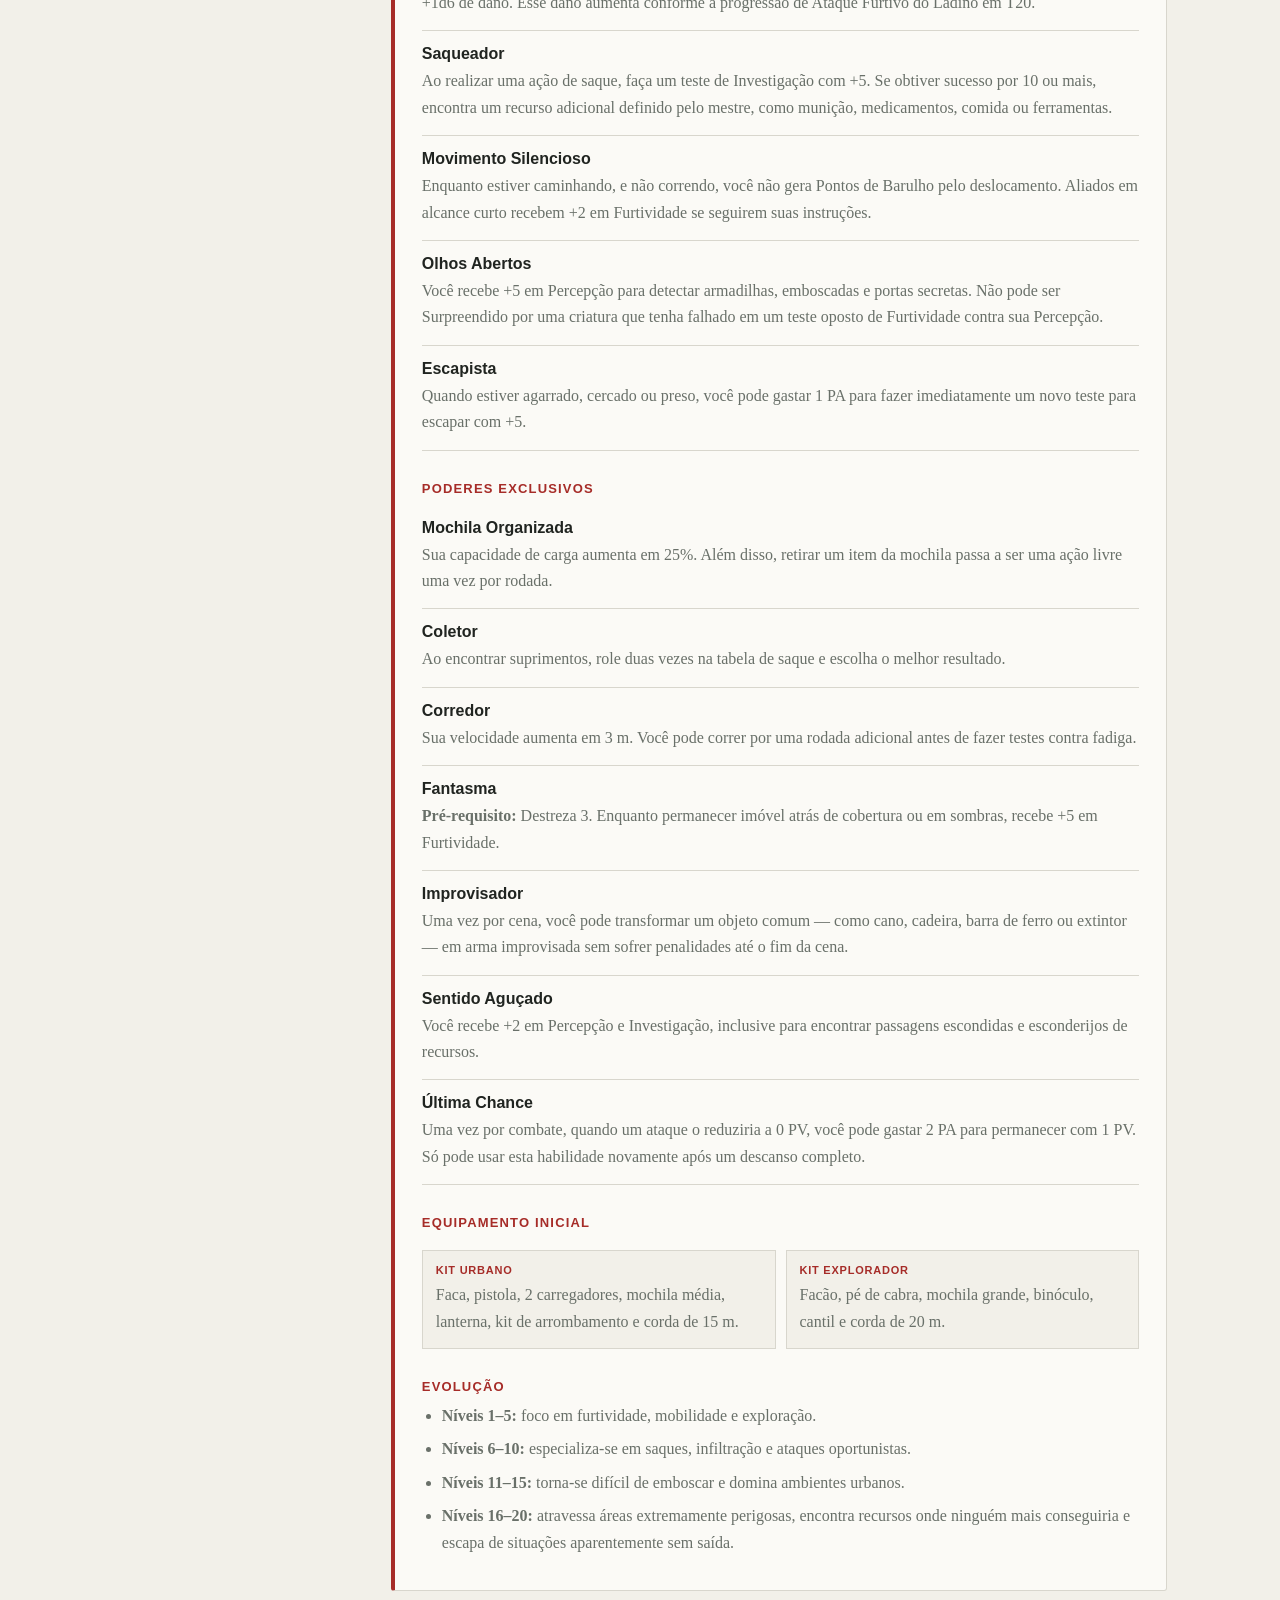
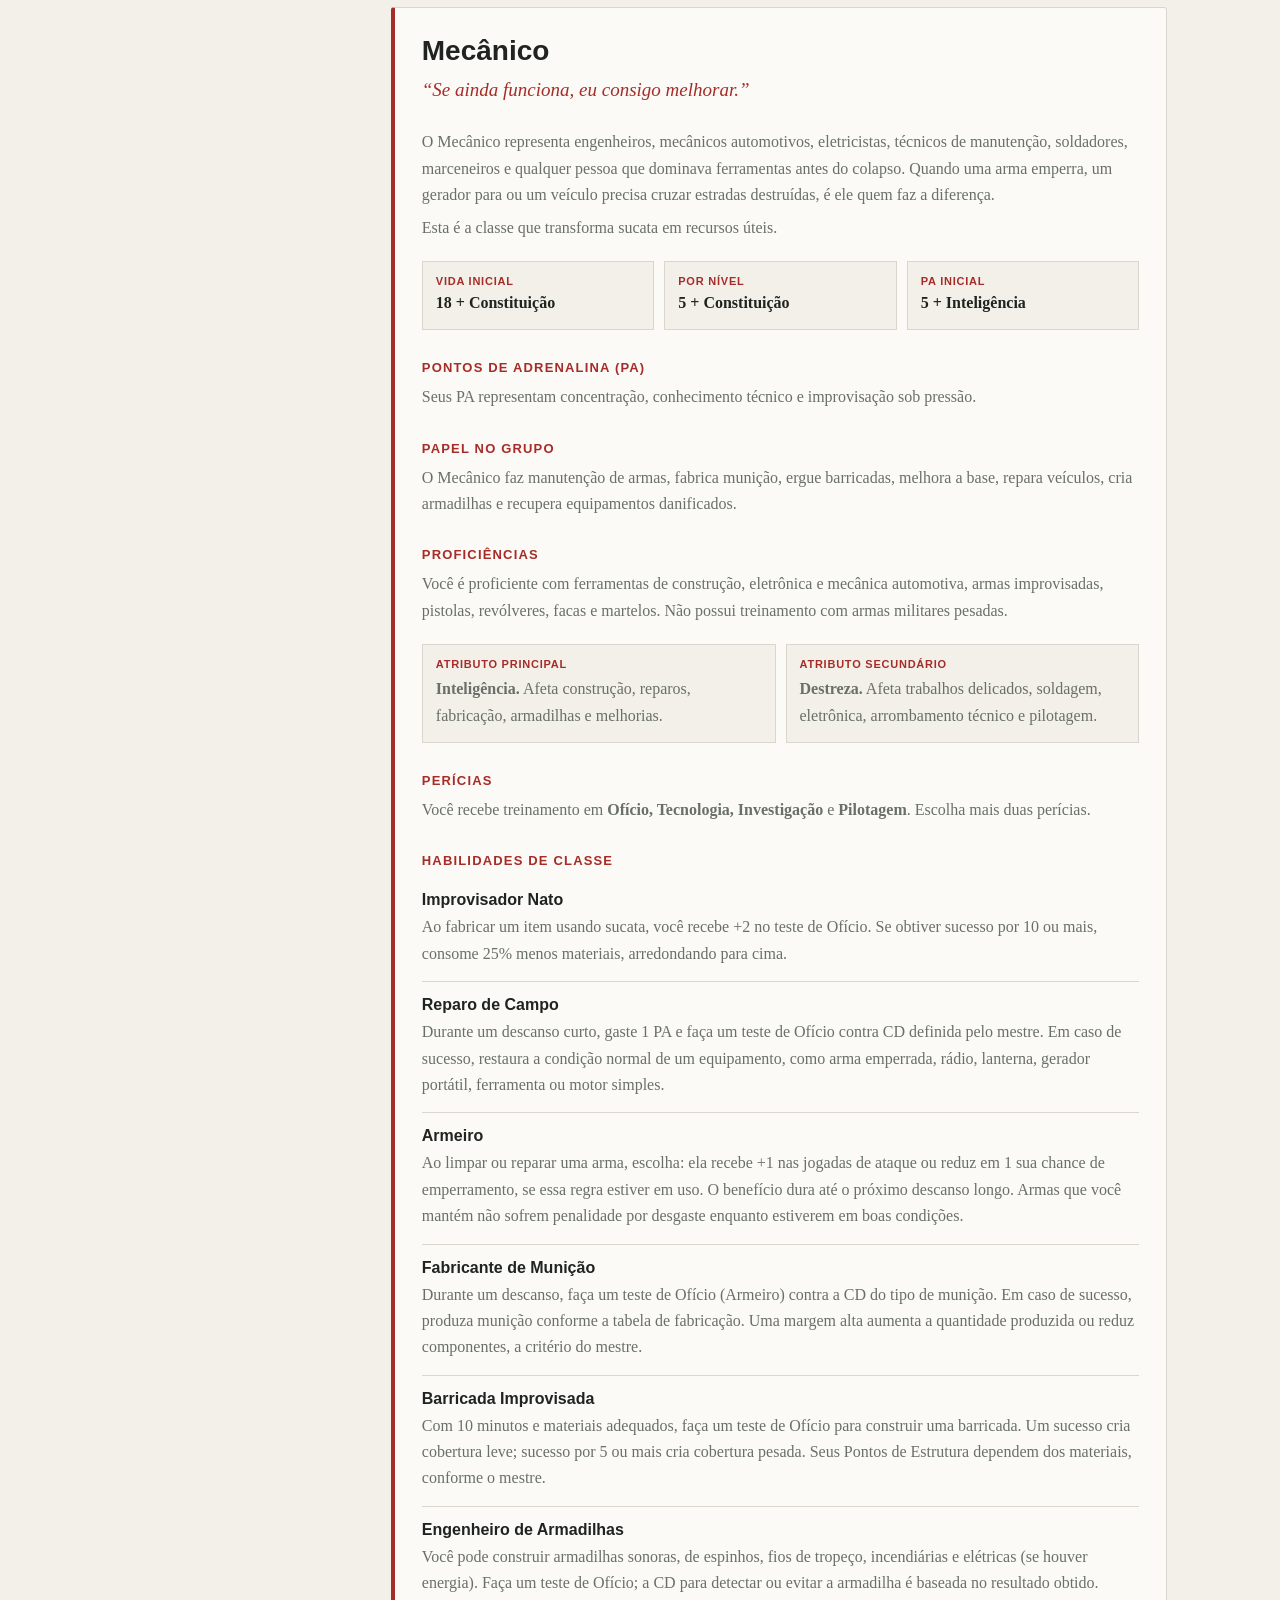
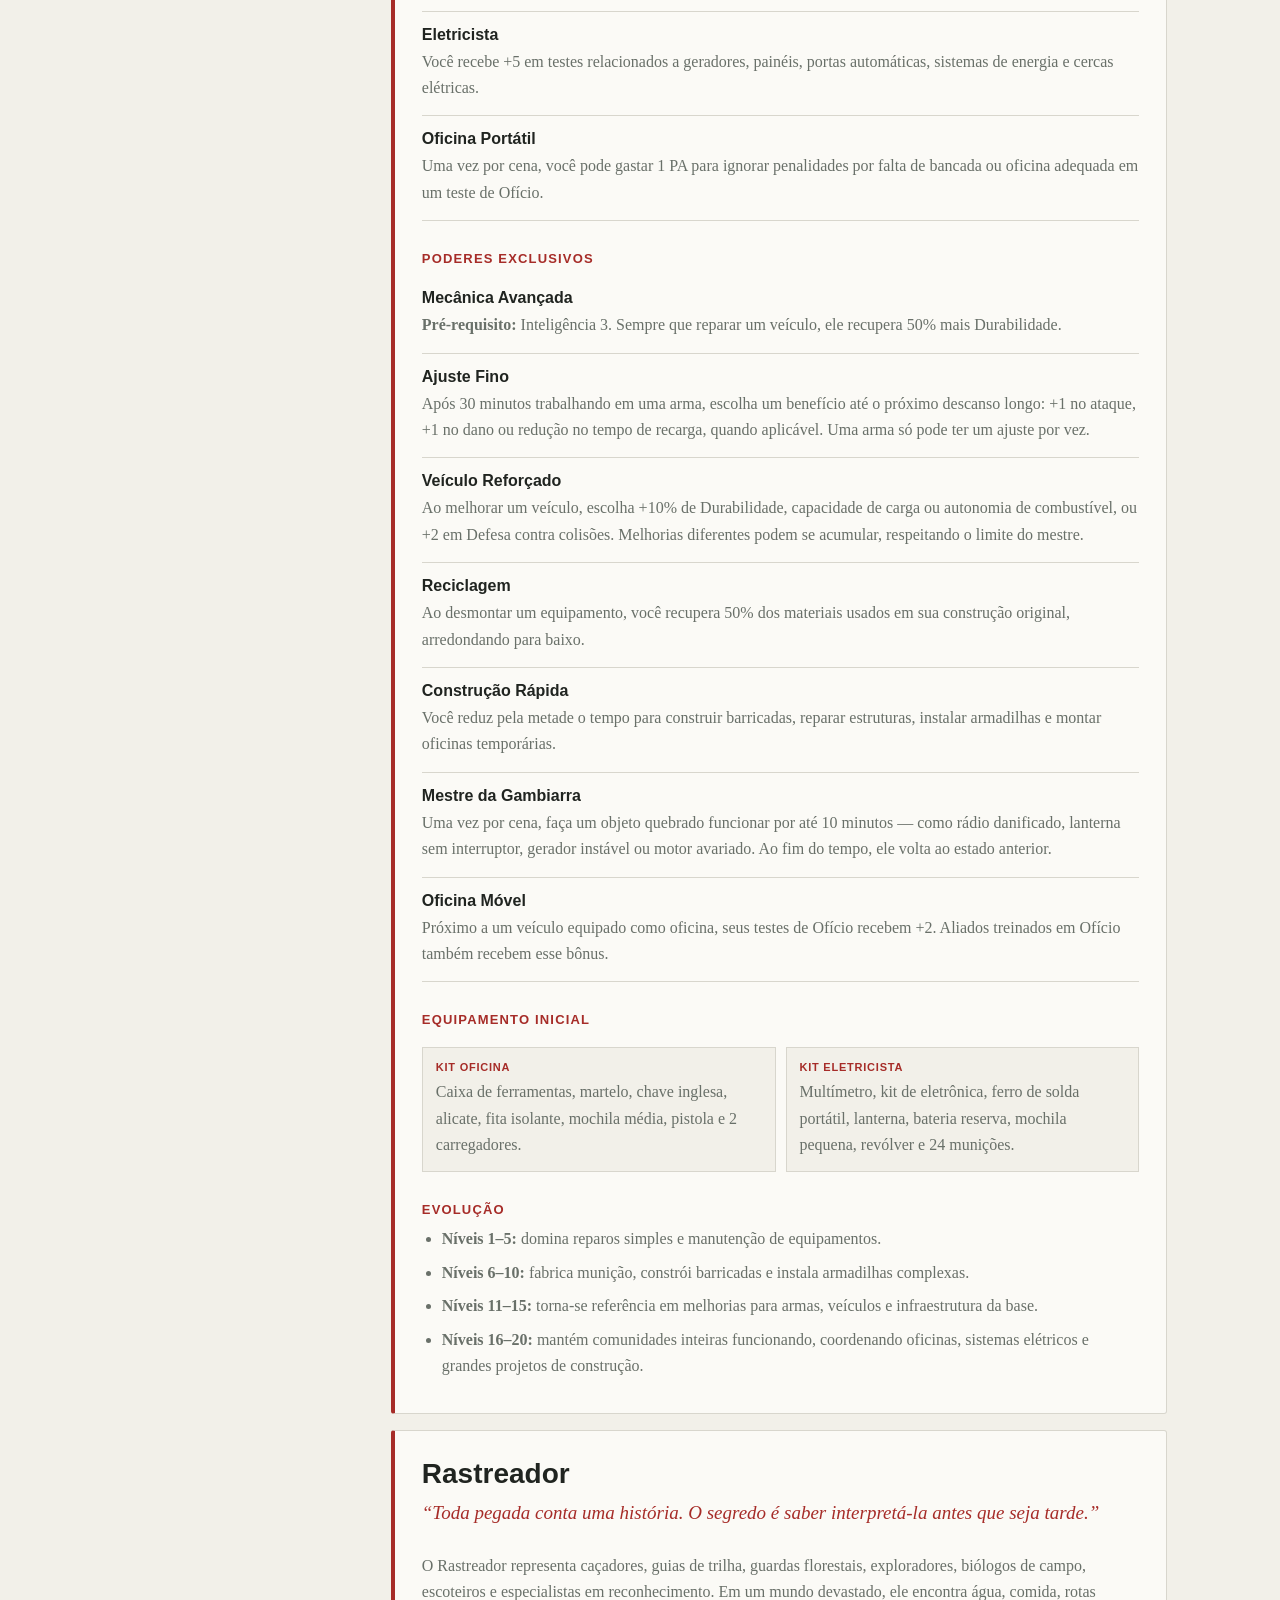
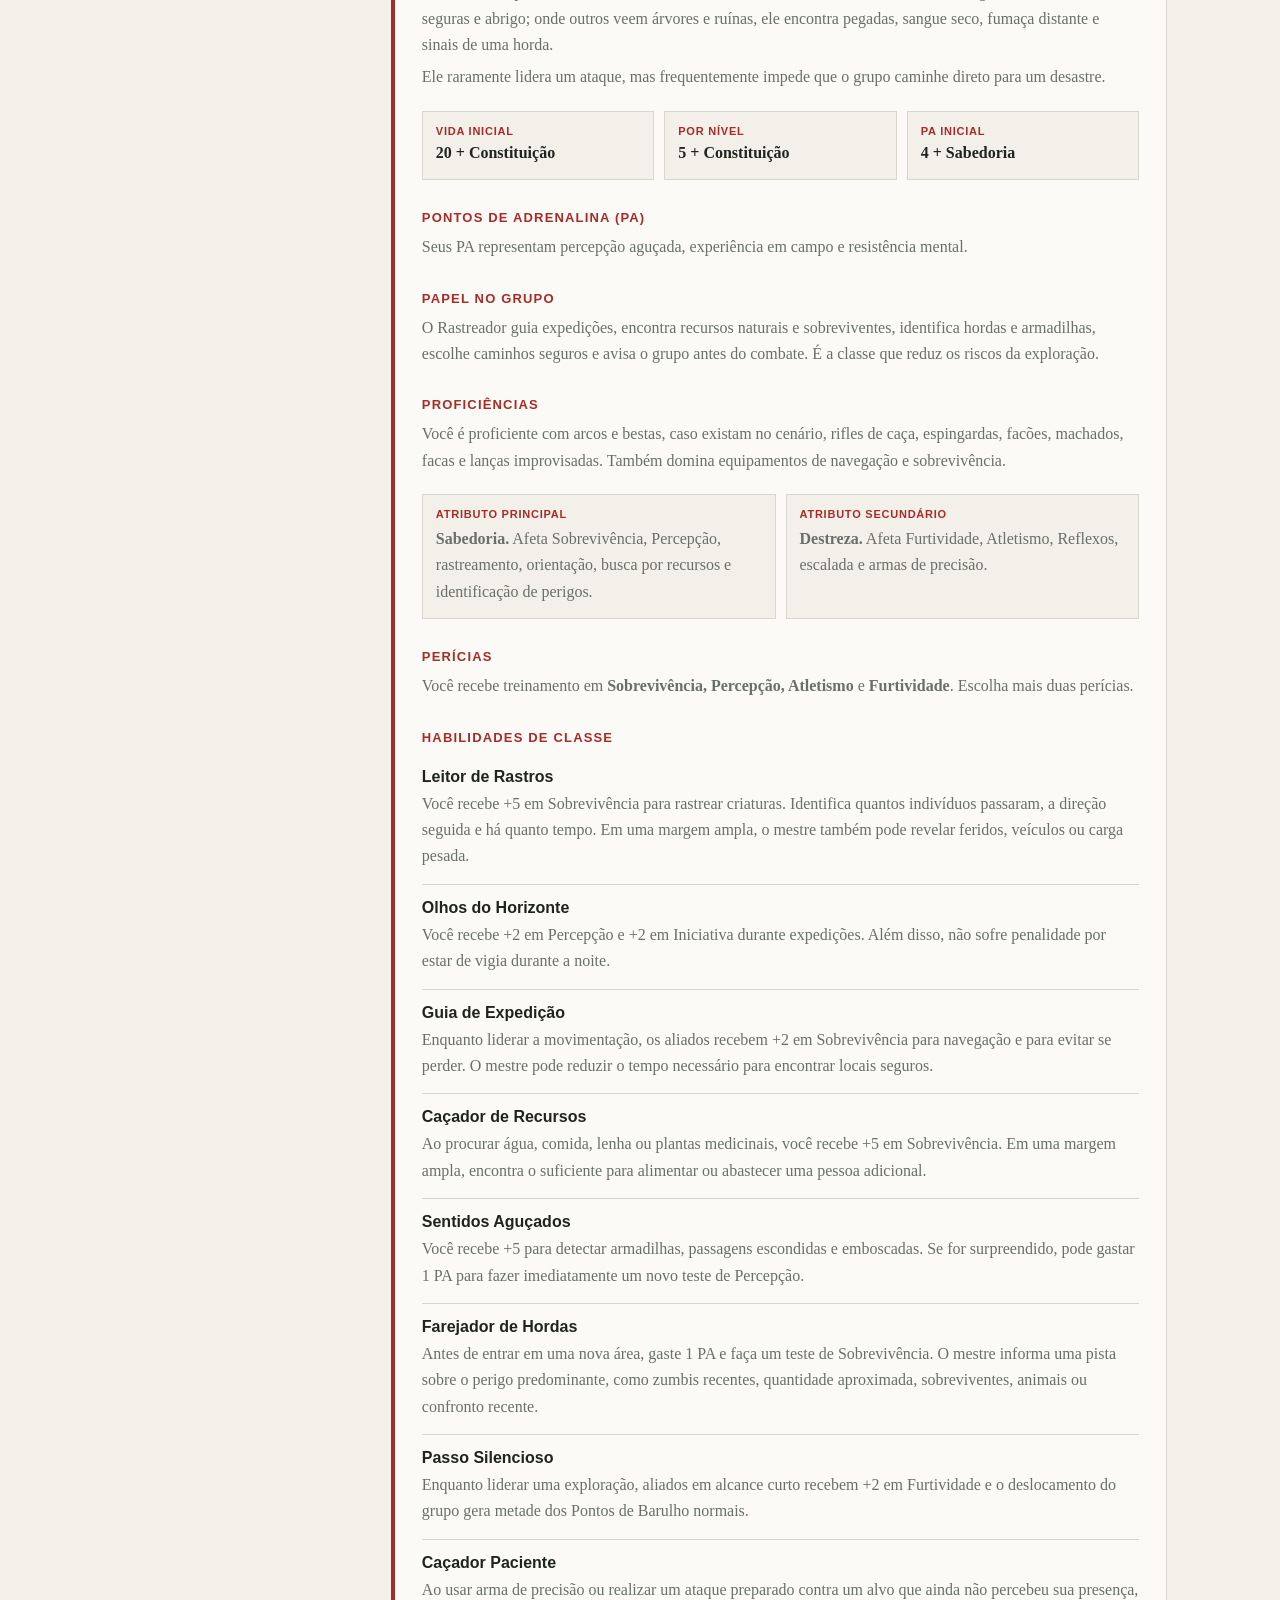
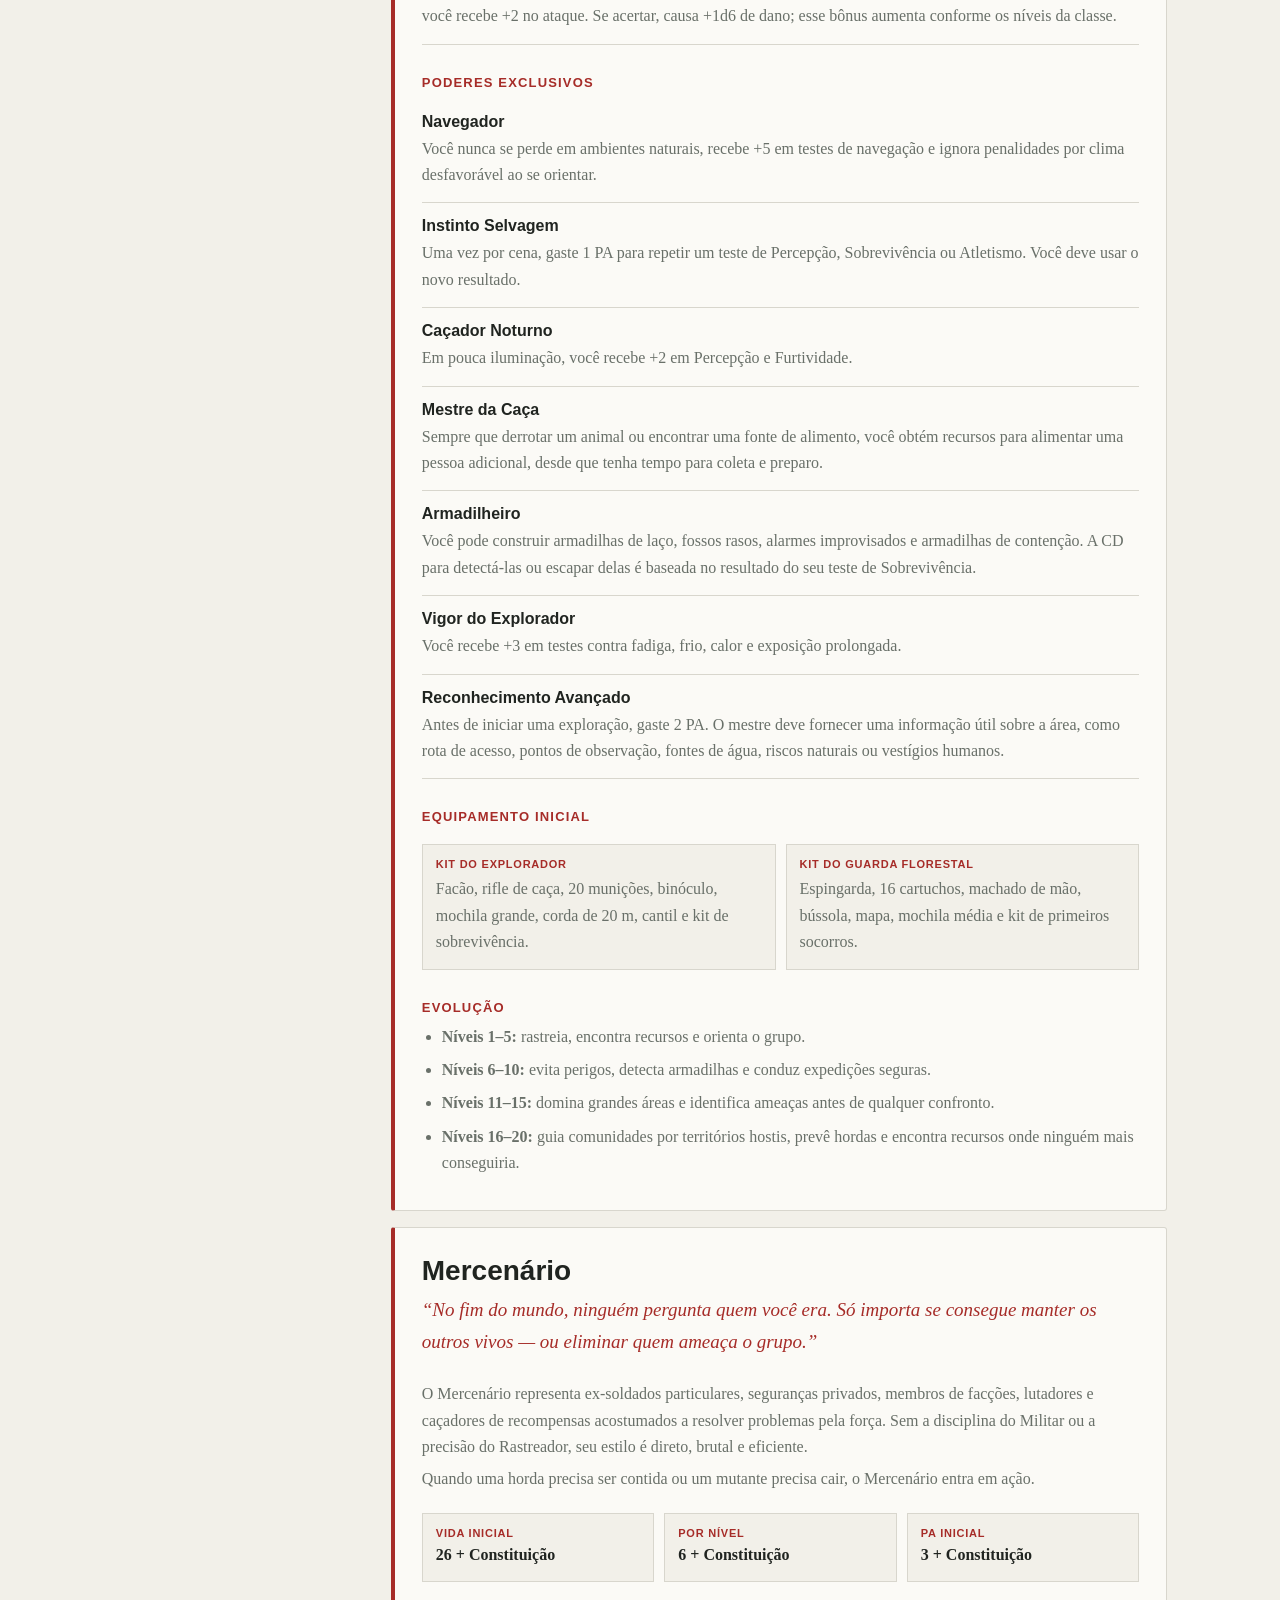
==== commit 59970079: "Add files via upload" ====
--- a/index.html
+++ b/index.html
@@ -73,8 +73,12 @@
 
           <section id="personagens" data-page="Personagens">
             <p class="eyebrow">PERSONAGENS</p><h2>Sobreviventes têm cicatrizes</h2>
-            <p>Classes, origens, atributos, perícias e vantagens definem quem o personagem era — e o que ainda consegue ser.</p>
-            <div class="rule-box"><span class="rule-label">Regra em construção</span><p>Em breve: criação de personagens e vantagens próprias do apocalipse.</p></div>
+            <p>Classes, origens, atributos, perícias e talentos definem quem o personagem era — e o que ainda consegue ser.</p>
+            
+            <article id="classes" class="subsection">
+              <h3>Classes</h3>
+              <p>Como você sobrevive depois do fim? Sua classe representa o papel que você assumiu no apocalipse, definindo suas habilidades principais, forma de enfrentar os desafios, progressão ao longo dos níveis e a maneira como contribui para a sobrevivência do grupo.</p>
+            </article>
           </section>
 
           <section id="sobrevivencia" data-page="Sobrevivência">
@@ -101,4 +105,4 @@
     </div>
     <div class="search-results" id="searchResults" role="status" aria-live="polite"></div>
   </body>
-</html>
+</html>
--- a/css/sections.css
+++ b/css/sections.css
@@ -58,3 +58,456 @@
 .progression { margin: 0; padding-left: 20px; color: var(--muted); }
 .progression li { margin: 7px 0; }
 @media (max-width: 600px) { .class-stats,.choice-grid { grid-template-columns: 1fr; } .class-card--expanded { padding: 20px; } }
+
+/* ==========================================
+   CARDS DE ORIGENS
+   ========================================== */
+.origins-grid {
+  display: grid;
+  grid-template-columns: repeat(auto-fill, minmax(320px, 1fr));
+  gap: 20px;
+  margin-top: 30px;
+}
+
+.origin-card {
+  background: var(--paper);
+  border: 1px solid var(--line);
+  border-radius: 6px;
+  padding: 22px;
+  box-shadow: var(--shadow);
+  display: flex;
+  flex-direction: column;
+  transition: transform 0.2s ease, border-color 0.2s ease;
+}
+
+.origin-card:hover {
+  border-color: var(--accent);
+  transform: translateY(-2px);
+}
+
+.origin-header {
+  display: flex;
+  align-items: center;
+  gap: 12px;
+  margin-bottom: 12px;
+  border-bottom: 1px solid var(--line);
+  padding-bottom: 12px;
+}
+
+.origin-icon {
+  font-size: 26px;
+  line-height: 1;
+}
+
+.origin-header h4 {
+  margin: 0;
+  font: 700 16px Arial, sans-serif;
+  text-transform: uppercase;
+  letter-spacing: 0.05em;
+  color: var(--accent);
+}
+
+.origin-quote {
+  font: italic 14px Georgia, serif;
+  color: var(--accent);
+  margin: 0 0 10px 0;
+}
+
+.origin-desc {
+  font-size: 14px;
+  color: var(--muted);
+  margin: 0 0 16px 0;
+  line-height: 1.5;
+}
+
+.origin-stats, .origin-power, .origin-items {
+  margin-top: 12px;
+  padding-top: 12px;
+  border-top: 1px dashed var(--line);
+}
+
+.origin-card strong {
+  font: 700 11px Arial, sans-serif;
+  letter-spacing: .07em;
+  text-transform: uppercase;
+  color: var(--accent);
+  display: block;
+  margin-bottom: 4px;
+}
+
+.origin-card span, .origin-power p, .origin-items p {
+  font-size: 14px;
+  margin: 0;
+  color: var(--ink);
+  line-height: 1.5;
+}
+
+.origin-items p em {
+  color: var(--muted);
+  font-size: 13px;
+}
+
+/* ==========================================
+   ATRIBUTOS (CARDS EXPANSÍVEIS)
+   ========================================== */
+.attributes-grid {
+  display: flex;
+  flex-wrap: wrap;
+  gap: 12px;
+  margin: 24px 0;
+}
+
+.attr-card {
+  background: var(--paper);
+  border: 1px solid var(--line);
+  border-radius: 6px;
+  padding: 14px;
+  flex: 1 1 calc(20% - 12px);
+  min-width: 130px;
+  box-shadow: var(--shadow);
+  transition: transform 0.2s ease, border-color 0.2s ease;
+}
+
+.attr-card summary {
+  cursor: pointer;
+  list-style: none;
+  outline: none;
+  text-align: center;
+  margin: 0;
+  user-select: none;
+}
+
+/* Remove a setinha nativa do details */
+.attr-card summary::-webkit-details-marker {
+  display: none;
+}
+
+.attr-card:hover {
+  border-color: var(--accent);
+}
+
+.attr-card:not([open]):hover {
+  transform: translateY(-2px);
+}
+
+.attr-card strong {
+  font: 700 15px Arial, sans-serif;
+  color: var(--ink);
+  letter-spacing: 0.05em;
+  text-transform: uppercase;
+}
+
+/* Comportamento do card quando está aberto */
+.attr-card[open] {
+  flex: 1 1 100%; /* Força o card a ocupar a linha toda */
+  cursor: default;
+}
+
+.attr-card[open] summary {
+  border-bottom: 1px dashed var(--line);
+  padding-bottom: 12px;
+  margin-bottom: 16px;
+}
+
+.attr-content {
+  text-align: left;
+  animation: fadeIn 0.3s ease-out;
+}
+
+.attr-quote {
+  font: italic 15px Georgia, serif;
+  color: var(--accent) !important;
+  margin-bottom: 12px !important;
+}
+
+.attr-content p {
+  color: var(--muted);
+  font-size: 14.5px;
+  margin-bottom: 10px;
+}
+
+.attr-content strong {
+  display: block;
+  margin-top: 20px;
+  font-size: 13px;
+}
+
+.attr-content ul {
+  margin-top: 8px;
+  padding-left: 24px;
+  color: var(--muted);
+  font-size: 14.5px;
+}
+
+.attr-content li {
+  margin-bottom: 6px;
+}
+
+/* Animação suave para o texto aparecendo */
+@keyframes fadeIn {
+  from { opacity: 0; transform: translateY(-5px); }
+  to { opacity: 1; transform: translateY(0); }
+}
+
+/* ==========================================
+   PERÍCIAS (TABELA E DESCRIÇÕES)
+   ========================================== */
+
+/* Grid rápida de Atributos x Perícias */
+.skill-attr-grid {
+  display: grid;
+  grid-template-columns: repeat(auto-fill, minmax(180px, 1fr));
+  gap: 10px;
+  margin: 24px 0 32px 0;
+}
+
+.sa-item {
+  display: flex;
+  justify-content: space-between;
+  align-items: center;
+  padding: 10px 14px;
+  background: var(--paper);
+  border: 1px solid var(--line);
+  border-radius: 4px;
+  font-size: 14px;
+  box-shadow: var(--shadow);
+}
+
+.sa-item strong {
+  color: var(--ink);
+  font-weight: 700;
+}
+
+.sa-item span {
+  color: var(--muted);
+  font-size: 11px;
+  text-transform: uppercase;
+  letter-spacing: 0.05em;
+}
+
+/* Grid de Descrição das Perícias */
+.skill-desc-grid {
+  display: grid;
+  grid-template-columns: repeat(auto-fill, minmax(300px, 1fr));
+  gap: 16px;
+  margin-bottom: 32px;
+}
+
+.sd-card {
+  background: var(--paper);
+  border: 1px solid var(--line);
+  border-left: 3px solid var(--accent);
+  border-radius: 6px;
+  padding: 18px;
+  box-shadow: var(--shadow);
+  transition: transform 0.2s ease, border-color 0.2s ease;
+}
+
+.sd-card:hover {
+  border-color: var(--accent);
+  transform: translateY(-2px);
+}
+
+.sd-card h5 {
+  margin: 0 0 10px 0;
+  font-size: 16px;
+  color: var(--ink);
+  display: flex;
+  justify-content: space-between;
+  align-items: baseline;
+}
+
+.sd-card h5 span {
+  font-size: 11px;
+  color: var(--muted);
+  font-weight: normal;
+  text-transform: uppercase;
+  letter-spacing: 0.05em;
+  background: var(--bg);
+  padding: 3px 8px;
+  border-radius: 12px;
+  border: 1px solid var(--line);
+}
+
+.sd-card p {
+  margin: 0;
+  font-size: 14px;
+  color: var(--muted);
+  line-height: 1.5;
+}
+
+/* Tabela de Treinamento */
+.skills-table {
+  margin: 24px 0;
+  border: 1px solid var(--line);
+  border-radius: 6px;
+  background: var(--paper);
+  overflow: hidden;
+  box-shadow: var(--shadow);
+}
+
+.st-header {
+  display: grid;
+  grid-template-columns: 120px 80px 1fr;
+  background: var(--bg);
+  border-bottom: 1px solid var(--line);
+  font-weight: bold;
+  color: var(--accent);
+  text-transform: uppercase;
+  letter-spacing: 0.05em;
+  font-size: 13px;
+}
+
+.st-row {
+  display: grid;
+  grid-template-columns: 120px 80px 1fr;
+  border-bottom: 1px dashed var(--line);
+  align-items: center;
+}
+
+.st-row:last-child {
+  border-bottom: none;
+}
+
+.st-level, .st-bonus, .st-desc {
+  padding: 14px;
+  font-size: 14px;
+  color: var(--ink);
+}
+
+.st-bonus {
+  font-weight: bold;
+  text-align: center;
+}
+
+.st-desc {
+  color: var(--muted);
+  line-height: 1.5;
+}
+
+@media (max-width: 600px) {
+  .st-header {
+    display: none;
+  }
+  .st-row {
+    grid-template-columns: 1fr;
+    padding: 10px 0;
+  }
+  .st-level {
+    padding-bottom: 4px;
+    color: var(--accent);
+  }
+  .st-bonus {
+    text-align: left;
+    padding-top: 0;
+    padding-bottom: 4px;
+  }
+  .st-desc {
+    padding-top: 0;
+  }
+}
+
+/* ==========================================
+   TALENTOS
+   ========================================== */
+.talents-table {
+  margin: 24px 0;
+  border: 1px solid var(--line);
+  border-radius: 6px;
+  background: var(--paper);
+  overflow: hidden;
+  box-shadow: var(--shadow);
+}
+
+.tt-header, .tt-row {
+  display: grid;
+  grid-template-columns: 140px 240px 1fr;
+  align-items: center;
+}
+
+.tt-header {
+  background: var(--bg);
+  border-bottom: 1px solid var(--line);
+  font-weight: bold;
+  color: var(--accent);
+  text-transform: uppercase;
+  letter-spacing: 0.05em;
+  font-size: 13px;
+}
+
+.tt-row {
+  border-bottom: 1px dashed var(--line);
+}
+
+.tt-row:last-child {
+  border-bottom: none;
+}
+
+.tt-col {
+  padding: 12px 14px;
+  font-size: 14px;
+  color: var(--ink);
+}
+
+.tt-col-muted {
+  color: var(--muted);
+}
+
+@media (max-width: 600px) {
+  .tt-header { display: none; }
+  .tt-row { grid-template-columns: 1fr; padding: 10px 0; }
+  .tt-col { padding: 4px 14px; }
+  .tt-col:first-child { color: var(--accent); font-size: 11px; text-transform: uppercase; letter-spacing: 0.05em; padding-bottom: 0;}
+  .tt-col:nth-child(2) { font-size: 16px; }
+  .tt-col:last-child { color: var(--muted); padding-top: 0;}
+}
+
+.talent-category-card {
+  background: var(--paper);
+  border: 1px solid var(--line);
+  border-left: 4px solid var(--accent);
+  border-radius: 6px;
+  padding: 24px;
+  margin-top: 24px;
+  box-shadow: var(--shadow);
+}
+
+.talent-category-card h4 {
+  margin: 0;
+  font-size: 18px;
+  color: var(--ink);
+  text-transform: uppercase;
+  letter-spacing: 0.05em;
+}
+
+.talent-cat-desc {
+  color: var(--muted);
+  font-style: italic;
+  font-size: 15px;
+  margin: 5px 0 20px 0;
+  padding-bottom: 16px;
+  border-bottom: 1px solid var(--line);
+}
+
+.talent-list {
+  display: grid;
+  gap: 20px;
+}
+
+.talent-item strong {
+  display: block;
+  color: var(--accent);
+  font-size: 16px;
+  margin-bottom: 6px;
+}
+
+.talent-effect p {
+  margin: 0 0 6px 0;
+  font-size: 14.5px;
+  color: var(--ink);
+  line-height: 1.5;
+}
+
+.talent-effect p:last-child {
+  margin-bottom: 0;
+}
